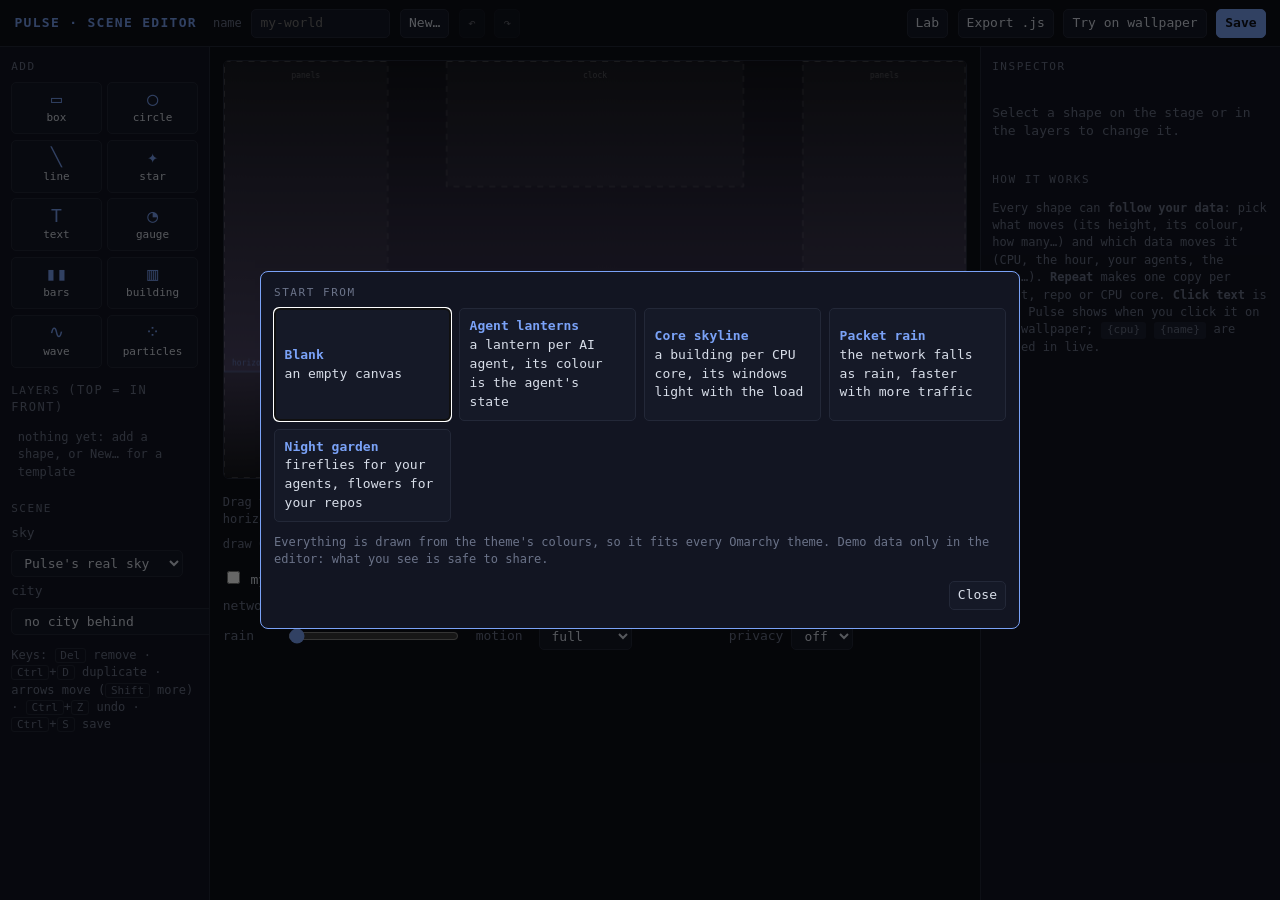
==== extras/pulse/web/editor.html @ ff37481e "Pulse 1.6: the scene editor, every AI agent of Omarchy, Omarchy in the city The scene editor (omarch" ====
<!doctype html>
<html lang="en">
<head>
<meta charset="utf-8">
<meta name="viewport" content="width=device-width, initial-scale=1">
<title>Pulse scene editor</title>
<!-- Omarchy Pulse 1.6: the scene editor. Draw a world with the mouse, make it move with your data, save it as a scene.
     (c) 2026 Marco Porro (x.com/MarcoPorro), MIT. -->
<style>
:root { --bg: #0d0f17; --panel: #121522; --fg: #d8dee9; --dim: #6b7389; --line: #232838; --ac: #7aa2f7; --ac2: #bb9af7; --ok: #9ece6a; --warn: #e0af68; --crit: #f7768e; }
* { box-sizing: border-box; }
html, body { height: 100%; }
body { margin: 0; background: var(--bg); color: var(--fg); font: 13px/1.45 ui-monospace, "JetBrainsMono Nerd Font", "CaskaydiaMono Nerd Font", monospace; display: flex; flex-direction: column; }
header { display: flex; gap: .6rem; align-items: center; padding: .55rem .9rem; border-bottom: 1px solid var(--line); flex-wrap: wrap; }
header b { color: var(--ac); letter-spacing: .1em; margin-right: .4rem; }
select, button, input, textarea { font: inherit; color: var(--fg); background: #151927; border: 1px solid var(--line); border-radius: 5px; padding: .25rem .5rem; }
input[type=range] { padding: 0; accent-color: var(--ac); }
input[type=color] { padding: 0; width: 2.2rem; height: 1.7rem; }
button { cursor: pointer; } button:hover { border-color: var(--ac); }
button.primary { background: var(--ac); color: var(--bg); border-color: var(--ac); font-weight: 700; }
button:disabled { opacity: .4; cursor: default; }
.grow { flex: 1; }
main { flex: 1; display: grid; grid-template-columns: 210px 1fr 300px; min-height: 0; }
aside { background: var(--panel); border-right: 1px solid var(--line); overflow: auto; padding: .7rem; }
aside.right { border-right: 0; border-left: 1px solid var(--line); }
h3 { margin: .9rem 0 .45rem; font-size: 11px; color: var(--dim); text-transform: uppercase; letter-spacing: .14em; font-weight: normal; }
h3:first-child { margin-top: 0; }
.tools { display: grid; grid-template-columns: 1fr 1fr; gap: .35rem; }
.tools button { display: flex; flex-direction: column; align-items: center; gap: .15rem; padding: .45rem .2rem; font-size: 11px; }
.tools button span { font-size: 18px; line-height: 1; color: var(--ac); }
#layers { list-style: none; margin: 0; padding: 0; }
#layers li { display: flex; align-items: center; gap: .3rem; padding: .25rem .35rem; border-radius: 4px; cursor: pointer; border: 1px solid transparent; }
#layers li:hover { border-color: var(--line); }
#layers li.sel { background: rgba(122,162,247,.16); border-color: var(--ac); }
#layers li .nm { flex: 1; overflow: hidden; text-overflow: ellipsis; white-space: nowrap; }
#layers li .sw { width: .8rem; height: .8rem; border-radius: 2px; flex: none; }
#layers li .live { color: var(--ok); font-size: 10px; }
#layers li button { padding: 0 .3rem; font-size: 11px; }
.center { display: flex; flex-direction: column; min-width: 0; min-height: 0; padding: .8rem; gap: .6rem; }
#stage { position: relative; width: 100%; aspect-ratio: 16 / 9; max-height: calc(100vh - 230px); margin: 0 auto; border-radius: 6px; overflow: hidden; border: 1px solid var(--line); background: #000; touch-action: none; }
#stage canvas { position: absolute; inset: 0; width: 100%; height: 100%; }
#overlay { cursor: default; }
.hint { color: var(--dim); font-size: 12px; }
#status { min-height: 1.4em; color: var(--ac); max-width: 42vw; overflow: hidden; text-overflow: ellipsis; white-space: nowrap; }
#status.err { color: var(--crit); }
.row { display: flex; gap: .45rem; align-items: center; margin: .32rem 0; flex-wrap: wrap; }
.row > label { min-width: 6.5ch; color: var(--dim); }
.row input[type=number] { width: 5.2rem; }
.row input[type=text], .row textarea { flex: 1; min-width: 0; }
.row .v { min-width: 4ch; color: var(--dim); text-align: right; }
.bind { border: 1px solid var(--line); border-radius: 5px; padding: .35rem .45rem; margin: .35rem 0; }
.bind .row { margin: .2rem 0; }
.bind select { max-width: 100%; }
.empty { color: var(--dim); padding: 1rem 0; }
.demo { display: grid; grid-template-columns: repeat(auto-fill, minmax(190px, 1fr)); gap: .35rem .9rem; align-items: center; }
.demo span { display: flex; align-items: center; gap: .5rem; }
.demo span label { min-width: 7ch; color: var(--dim); }
.demo span input[type=range] { flex: 1; min-width: 0; }
.demo .lv label { color: var(--fg); }
.bind .row select[data-b="prop"] { flex: 1; }
.bind .row input[type=number] { width: 4.6rem; }
.chip { display: inline-block; padding: .05rem .4rem; border-radius: 3px; background: #1d2233; color: var(--dim); font-size: 11px; }
#templates { display: grid; grid-template-columns: repeat(auto-fill, minmax(150px, 1fr)); gap: .5rem; }
#templates button { text-align: left; padding: .5rem .6rem; }
#templates button b { display: block; color: var(--ac); }
dialog { background: var(--panel); color: var(--fg); border: 1px solid var(--ac); border-radius: 8px; max-width: 760px; }
dialog::backdrop { background: rgba(0,0,0,.6); }
kbd { border: 1px solid var(--line); border-radius: 3px; padding: 0 .3rem; font-size: 11px; }
@media (max-width: 1100px) { main { grid-template-columns: 170px 1fr 260px; } }
</style>
</head>
<body>
<header>
  <b>PULSE · SCENE EDITOR</b>
  <label class="hint" for="name">name</label><input id="name" size="14" spellcheck="false" placeholder="my-world">
  <button id="new">New…</button>
  <button id="undo" title="Ctrl+Z">↶</button><button id="redo" title="Ctrl+Y">↷</button>
  <span class="grow"></span>
  <span id="status"></span>
  <button id="lab" title="open the saved scene in the scene lab">Lab</button>
  <button id="export" title="download the scene file">Export .js</button>
  <button id="try" title="show it on your wallpaper now (until Pulse restarts)">Try on wallpaper</button>
  <button id="save" class="primary" title="Ctrl+S">Save</button>
</header>
<main>
  <aside>
    <h3>add</h3>
    <div class="tools" id="tools"></div>
    <h3>layers <span class="hint">(top = in front)</span></h3>
    <ul id="layers"></ul>
    <h3>scene</h3>
    <div class="row"><label>sky</label><select id="sky"><option value="none">Pulse's real sky</option><option value="accent">its own, accent</option><option value="accent2">its own, accent 2</option><option value="ok">its own, green</option><option value="crit">its own, red</option></select></div>
    <div class="row"><label>city</label><select id="city"><option value="0">no city behind</option><option value="1">Pulse's far city behind</option></select></div>
    <p class="hint">Keys: <kbd>Del</kbd> remove · <kbd>Ctrl</kbd>+<kbd>D</kbd> duplicate · arrows move (<kbd>Shift</kbd> more) · <kbd>Ctrl</kbd>+<kbd>Z</kbd> undo · <kbd>Ctrl</kbd>+<kbd>S</kbd> save</p>
  </aside>
  <section class="center">
    <div id="stage"><canvas id="sky-c"></canvas><canvas id="scene-c"></canvas><canvas id="overlay"></canvas></div>
    <div class="row" style="justify-content:space-between">
      <span class="hint">Drag to move · drag a corner to resize · the dashed zones are under Pulse's panels · the line is the horizon</span>
      <span class="hint" id="perf"></span>
    </div>
    <div class="demo">
      <span class="lv"><label><input type="checkbox" id="live"> my live data</label></span>
      <span><label for="d-cpu">CPU</label><input type="range" id="d-cpu" min="0" max="100" value="45"></span>
      <span><label for="d-ram">RAM</label><input type="range" id="d-ram" min="0" max="100" value="55"></span>
      <span><label for="d-net">network</label><input type="range" id="d-net" min="0" max="10" step=".1" value="2"></span>
      <span><label for="d-hour">hour</label><input type="range" id="d-hour" min="0" max="23.9" step=".1" value="21"></span>
      <span><label for="d-agents">agents</label><input type="range" id="d-agents" min="0" max="8" value="3"></span>
      <span><label for="d-rain">rain</label><input type="range" id="d-rain" min="0" max="5" step=".1" value="0"></span>
      <span><label for="d-motion">motion</label><select id="d-motion"><option>full</option><option>reduced</option></select></span>
      <span><label for="d-priv">privacy</label><select id="d-priv"><option value="0">off</option><option value="1">on</option></select></span>
    </div>
    <div id="clicked" class="hint"></div>
  </section>
  <aside class="right" id="inspector"></aside>
</main>
<dialog id="dlg">
  <h3>start from</h3>
  <div id="templates"></div>
  <p class="hint">Everything is drawn from the theme's colours, so it fits every Omarchy theme. Demo data only in the editor: what you see is safe to share.</p>
  <div class="row" style="justify-content:flex-end"><button id="dlgClose">Close</button></div>
</dialog>
<script src="scene-design.js"></script>
<script>
(function () {
  "use strict";
  var Q = new URLSearchParams(location.search), TOKEN = Q.get("token") || "", $ = function (s) { return document.querySelector(s); };
  var api = function (p, opt) { return fetch(p + (p.indexOf("?") < 0 ? "?" : "&") + "token=" + encodeURIComponent(TOKEN), opt).then(function (r) { return r.json().then(function (j) { if (!r.ok) throw new Error(j.error || r.status); return j; }); }); };
  var PD = window.PulseDesign, SOURCES = PD.SOURCES, PROPS = PD.PROPS;
  var design = { v: 1, sky: "none", city: false, shapes: [] }, sel = null, live = null, theme = PD.THEME, dirty = false;
  var hist = [], fut = [], mem = { hits: [] }, t0 = performance.now();
  var NAME_RE = /^[a-z0-9][a-z0-9-]{0,31}$/;

  // ---------------------------------------------------------------- the shapes you can add
  var TOOLS = [
    ["rect", "▭", "box", { w: 0.12, h: 0.08, round: 0.2 }],
    ["ellipse", "◯", "circle", { w: 0.08, h: 0.142 }],
    ["line", "╲", "line", { w: 0.16, h: 0.0, fill: false, line: 3 }],
    ["star", "✦", "star", { w: 0.06, h: 0.107, points: 5, inner: 0.45 }],
    ["text", "T", "text", { w: 0.2, h: 0.05, text: "{cpu}% CPU", size: 0.04 }],
    ["ring", "◔", "gauge", { w: 0.09, h: 0.16, thick: 0.18, bind: [{ prop: "level", src: "cpu", from: 0, to: 1 }] }],
    ["bars", "▮▮", "bars", { w: 0.22, h: 0.12, series: "cores" }],
    ["tower", "▥", "building", { w: 0.05, h: 0.25, bind: [{ prop: "level", src: "ram", from: 0, to: 1 }] }],
    ["wave", "∿", "wave", { w: 0.5, h: 0.1, fill: false, line: 3, freq: 3, bind: [{ prop: "amp", src: "net", from: 0.1, to: 1 }] }],
    ["particles", "⁘", "particles", { w: 0.4, h: 0.4, dir: "down", count: 60, dot: 2.5 }]
  ];
  var uid = function () { return "s" + Math.random().toString(36).slice(2, 8); };
  function add(type, extra) {
    var t = TOOLS.filter(function (x) { return x[0] === type; })[0];
    var sh = Object.assign({ id: uid(), type: type, name: t[2], x: 0.5, y: 0.62, color: "accent", alpha: 1, glow: 0.3, anim: { kind: "none", speed: 1 }, bind: [], repeat: { by: "none" } },
                           JSON.parse(JSON.stringify(t[3])), extra || {});
    snapshot(); design.shapes.push(sh); select(sh.id); changed();
  }
  $("#tools").innerHTML = TOOLS.map(function (t) { return '<button data-t="' + t[0] + '"><span>' + t[1] + "</span>" + t[2] + "</button>"; }).join("");
  $("#tools").addEventListener("click", function (e) { var b = e.target.closest("button"); if (b) add(b.dataset.t); });

  // ---------------------------------------------------------------- templates: a world to start from
  var TEMPLATES = {
    blank: ["Blank", "an empty canvas", { sky: "none", shapes: [] }],
    lanterns: ["Agent lanterns", "a lantern per AI agent, its colour is the agent's state", { sky: "none", shapes: [
      { id: "l1", type: "line", name: "wire", x: 0.5, y: 0.66, w: 0.5, h: 0, fill: false, line: 2, color: "fg", alpha: 0.35, glow: 0, anim: { kind: "none", speed: 1 }, bind: [], repeat: { by: "none" } },
      { id: "l2", type: "ellipse", name: "lantern", x: 0.3, y: 0.7, w: 0.026, h: 0.06, color: "accent", alpha: 0.95, glow: 1, anim: { kind: "bob", speed: 1 }, bind: [], repeat: { by: "agents", spread: true, from: 0.3, to: 0.7, stateColors: true }, click: "{name} · {state}" },
      { id: "l3", type: "text", name: "count", x: 0.5, y: 0.8, w: 0.2, h: 0.04, text: "{working} working · {waiting} waiting", size: 0.022, color: "fg", alpha: 0.7, glow: 0, anim: { kind: "none", speed: 1 }, bind: [], repeat: { by: "none" } }] }],
    cores: ["Core skyline", "a building per CPU core, its windows light with the load", { sky: "none", shapes: [
      { id: "c1", type: "tower", name: "core", x: 0.32, y: 0.66, w: 0.022, h: 0.17, color: "accent", alpha: 1, glow: 0.2, anim: { kind: "none", speed: 1 }, bind: [{ prop: "level", src: "item", from: 0.05, to: 1 }, { prop: "heat", src: "item", from: 0, to: 1 }], color2: "crit", repeat: { by: "cores", spread: true, from: 0.3, to: 0.7 }, click: "{name}: {item}%" },
      { id: "c2", type: "wave", name: "network", x: 0.5, y: 0.78, w: 0.45, h: 0.05, fill: false, line: 2, freq: 4, color: "accent2", alpha: 0.9, glow: 0.6, anim: { kind: "none", speed: 1.5 }, bind: [{ prop: "amp", src: "net", from: 0.1, to: 1 }], repeat: { by: "none" } }] }],
    rain: ["Packet rain", "the network falls as rain, faster with more traffic", { sky: "accent", shapes: [
      { id: "r1", type: "particles", name: "packets", x: 0.5, y: 0.45, w: 0.5, h: 0.6, dir: "down", count: 80, dot: 2.5, color: "accent", alpha: 0.85, glow: 0.4, anim: { kind: "none", speed: 1 }, bind: [{ prop: "count", src: "net", from: 20, to: 260 }, { prop: "speed", src: "net", from: 0.5, to: 3 }], repeat: { by: "none" } },
      { id: "r2", type: "ring", name: "cpu gauge", x: 0.5, y: 0.55, w: 0.12, h: 0.21, thick: 0.14, color: "accent2", color2: "crit", alpha: 1, glow: 0.8, anim: { kind: "none", speed: 1 }, bind: [{ prop: "level", src: "cpu", from: 0, to: 1 }, { prop: "heat", src: "cpu", from: 0, to: 1 }], repeat: { by: "none" }, click: "CPU {cpu}% · RAM {ram}%" },
      { id: "r3", type: "text", name: "time", x: 0.5, y: 0.55, w: 0.1, h: 0.05, text: "{cpu}%", size: 0.035, bold: true, color: "fg", alpha: 0.95, glow: 0, anim: { kind: "none", speed: 1 }, bind: [], repeat: { by: "none" } }] }],
    garden: ["Night garden", "fireflies for your agents, flowers for your repos", { sky: "ok", shapes: [
      { id: "g1", type: "particles", name: "fireflies", x: 0.5, y: 0.6, w: 0.5, h: 0.25, dir: "fireflies", count: 12, dot: 3, color: "warn", alpha: 1, glow: 1, anim: { kind: "none", speed: 1 }, bind: [{ prop: "count", src: "working", from: 3, to: 60 }], repeat: { by: "none" } },
      { id: "g2", type: "star", name: "flower", x: 0.35, y: 0.82, w: 0.03, h: 0.053, points: 6, inner: 0.4, color: "accent2", alpha: 0.95, glow: 0.5, anim: { kind: "sway", speed: 0.6 }, bind: [{ prop: "w", src: "item", from: 0.015, to: 0.05 }, { prop: "h", src: "item", from: 0.027, to: 0.09 }], repeat: { by: "repos", spread: true, from: 0.35, to: 0.65, stateColors: true }, click: "{name} · {state}" },
      { id: "g3", type: "rect", name: "ground", x: 0.5, y: 0.9, w: 0.5, h: 0.06, round: 1, color: "ok", alpha: 0.25, glow: 0, anim: { kind: "none", speed: 1 }, bind: [], repeat: { by: "none" } }] }]
  };
  $("#templates").innerHTML = Object.keys(TEMPLATES).map(function (k) { return '<button data-k="' + k + '"><b>' + TEMPLATES[k][0] + "</b>" + TEMPLATES[k][1] + "</button>"; }).join("");
  $("#templates").addEventListener("click", function (e) {
    var b = e.target.closest("button"); if (!b) return;
    snapshot(); var d = JSON.parse(JSON.stringify(TEMPLATES[b.dataset.k][2]));
    design = { v: 1, sky: d.sky || "none", city: false, shapes: d.shapes.map(function (s) { s.id = uid(); return s; }) };
    sel = null; $("#dlg").close(); changed(); syncScene();
  });
  $("#new").onclick = function () { $("#dlg").showModal(); };
  $("#dlgClose").onclick = function () { $("#dlg").close(); };

  // ---------------------------------------------------------------- undo, redo, changes
  function snapshot() { hist.push(JSON.stringify(design)); if (hist.length > 100) hist.shift(); fut = []; }
  function undo() { if (!hist.length) return; fut.push(JSON.stringify(design)); design = JSON.parse(hist.pop()); changed(); syncScene(); }
  function redo() { if (!fut.length) return; hist.push(JSON.stringify(design)); design = JSON.parse(fut.pop()); changed(); syncScene(); }
  $("#undo").onclick = undo; $("#redo").onclick = redo;
  function changed() {
    dirty = true; layers(); inspector();
    $("#undo").disabled = !hist.length; $("#redo").disabled = !fut.length;
    try { localStorage.setItem("pulse-editor:" + ($("#name").value || "_"), JSON.stringify(design)); } catch (e) {}
  }
  function syncScene() { $("#sky").value = design.sky || "none"; $("#city").value = design.city ? "1" : "0"; }
  $("#sky").onchange = function () { snapshot(); design.sky = this.value; changed(); };
  $("#city").onchange = function () { snapshot(); design.city = this.value === "1"; changed(); };
  function cur() { return design.shapes.filter(function (s) { return s.id === sel; })[0] || null; }
  function select(id) { sel = id; layers(); inspector(); }

  // ---------------------------------------------------------------- layers
  function esc(s) { return String(s == null ? "" : s).replace(/[&<>"]/g, function (c) { return { "&": "&amp;", "<": "&lt;", ">": "&gt;", '"': "&quot;" }[c]; }); }
  function colHex(c) { var v = PD.hex(c && c.charAt(0) === "#" ? c : (theme[c] || PD.THEME[c])); return "rgb(" + v.join(",") + ")"; }
  function layers() {
    var ul = $("#layers"), list = design.shapes.slice().reverse();
    ul.innerHTML = list.length ? list.map(function (s) {
      return '<li data-id="' + s.id + '" class="' + (s.id === sel ? "sel" : "") + '"><span class="sw" style="background:' + colHex(s.color) + '"></span><span class="nm">' + esc(s.name || s.type) + "</span>" +
        ((s.bind || []).length || (s.repeat || {}).by !== "none" ? '<span class="live" title="moves with your data">●</span>' : "") +
        '<button data-a="up" title="forward">↑</button><button data-a="down" title="backward">↓</button><button data-a="eye" title="show / hide">' + (s.hidden ? "◌" : "◉") + "</button></li>";
    }).join("") : '<li class="hint">nothing yet: add a shape, or New… for a template</li>';
  }
  $("#layers").addEventListener("click", function (e) {
    var li = e.target.closest("li[data-id]"); if (!li) return;
    var id = li.dataset.id, i = design.shapes.findIndex(function (s) { return s.id === id; }), a = e.target.dataset && e.target.dataset.a;
    if (a === "up" && i < design.shapes.length - 1) { snapshot(); design.shapes.splice(i + 1, 0, design.shapes.splice(i, 1)[0]); changed(); return; }
    if (a === "down" && i > 0) { snapshot(); design.shapes.splice(i - 1, 0, design.shapes.splice(i, 1)[0]); changed(); return; }
    if (a === "eye") { snapshot(); design.shapes[i].hidden = !design.shapes[i].hidden; changed(); return; }
    select(id);
  });

  // ---------------------------------------------------------------- the inspector: everything about the selected shape
  var COLORS = [["accent", "accent"], ["accent2", "accent 2"], ["ok", "green (ok)"], ["warn", "amber (warn)"], ["crit", "red (crit)"], ["fg", "text"], ["dim", "dim"], ["bg", "background"]];
  var ANIMS = [["none", "still"], ["pulse", "pulse"], ["bob", "float up and down"], ["sway", "sway"], ["spin", "spin"], ["blink", "blink"], ["breathe", "breathe"], ["drift", "drift across"]];
  function opts(list, v) { return list.map(function (o) { return '<option value="' + o[0] + '"' + (o[0] === v ? " selected" : "") + ">" + esc(o[1]) + "</option>"; }).join(""); }
  function colorField(key, v, allowNone) {
    var custom = v && v.charAt(0) === "#";
    return '<select data-k="' + key + '" data-color="1">' + (allowNone ? '<option value="">—</option>' : "") + opts(COLORS, custom ? "" : v) +
      '<option value="#"' + (custom ? " selected" : "") + ">custom…</option></select>" +
      (custom ? '<input type="color" data-k="' + key + '" value="' + esc(v) + '">' : "");
  }
  function rng(key, v, min, max, step, label) {
    return '<div class="row"><label>' + label + '</label><input type="range" data-k="' + key + '" min="' + min + '" max="' + max + '" step="' + step + '" value="' + v + '"><span class="v">' + (+v).toFixed(step < 1 ? 2 : 0) + "</span></div>";
  }
  function inspector() {
    var box = $("#inspector"), s = cur();
    if (!s) {
      box.innerHTML = '<h3>inspector</h3><p class="empty">Select a shape on the stage or in the layers to change it.</p>' +
        '<h3>how it works</h3><p class="hint">Every shape can <b>follow your data</b>: pick what moves (its height, its colour, how many…) and which data moves it (CPU, the hour, your agents, the rain…). ' +
        '<b>Repeat</b> makes one copy per agent, repo or CPU core. <b>Click text</b> is what Pulse shows when you click it on the wallpaper; <span class="chip">{cpu}</span> <span class="chip">{name}</span> are filled in live.</p>';
      return;
    }
    var srcOpts = Object.keys(SOURCES).map(function (k) { return [k, SOURCES[k].label]; });
    var propOpts = Object.keys(PROPS).map(function (k) { return [k, PROPS[k]]; });
    var h = "<h3>" + esc(s.type) + '</h3><div class="row"><label>name</label><input type="text" data-k="name" value="' + esc(s.name) + '"></div>';
    if (s.type === "text") h += '<div class="row"><label>text</label><input type="text" data-k="text" value="' + esc(s.text) + '"></div>' + rng("size", s.size || 0.04, 0.01, 0.15, 0.002, "size") +
      '<div class="row"><label>bold</label><input type="checkbox" data-k="bold"' + (s.bold ? " checked" : "") + "></div>";
    h += "<h3>place</h3>" + rng("x", s.x, -0.1, 1.1, 0.001, "x") + rng("y", s.y, -0.1, 1.1, 0.001, "y") + rng("w", s.w, 0, 1, 0.001, "width") + rng("h", s.h, 0, 1, 0.001, "height") + rng("rot", s.rot || 0, -180, 180, 1, "rotate");
    if (s.type === "rect") h += rng("round", s.round || 0, 0, 1, 0.01, "round");
    if (s.type === "star") h += rng("points", s.points || 5, 3, 12, 1, "points") + rng("inner", s.inner || 0.45, 0.1, 0.95, 0.01, "inner");
    if (s.type === "ring") h += rng("thick", s.thick || 0.18, 0.04, 0.6, 0.01, "thick") + rng("level", s.level == null ? 0.6 : s.level, 0, 1, 0.01, "level");
    if (s.type === "tower") h += rng("level", s.level == null ? 0.6 : s.level, 0, 1, 0.01, "windows");
    if (s.type === "bars") h += '<div class="row"><label>bars</label><select data-k="series">' + opts([["cores", "one per CPU core"], ["agents", "one per agent"], ["repos", "one per repo"], ["level", "one: the level"]], s.series || "cores") + "</select></div>";
    if (s.type === "wave") h += rng("freq", s.freq || 3, 0.5, 12, 0.5, "waves") + rng("amp", s.amp == null ? 0.3 : s.amp, 0, 1, 0.01, "height");
    if (s.type === "particles") h += '<div class="row"><label>go</label><select data-k="dir">' + opts([["down", "fall"], ["up", "rise"], ["right", "to the right"], ["left", "to the left"], ["fireflies", "float (fireflies)"]], s.dir || "down") + "</select></div>" +
      rng("count", s.count || 40, 0, 400, 1, "how many") + rng("dot", s.dot || 2.5, 1, 10, 0.5, "dot size");
    h += "<h3>look</h3>" + '<div class="row"><label>colour</label>' + colorField("color", s.color || "accent") + "</div>" +
      '<div class="row"><label>2nd</label>' + colorField("color2", s.color2 || "", true) + '<span class="hint">for “colour → second colour”</span></div>' +
      rng("alpha", s.alpha == null ? 1 : s.alpha, 0, 1, 0.01, "opacity") + rng("glow", s.glow || 0, 0, 2, 0.05, "glow");
    if (["rect", "ellipse", "star"].indexOf(s.type) >= 0) h += '<div class="row"><label>style</label><select data-k="fill">' + opts([["1", "filled"], ["0", "outline"]], s.fill === false ? "0" : "1") + "</select></div>";
    if (s.fill === false || s.type === "line" || s.type === "wave") h += rng("line", s.line || 2, 1, 20, 0.5, "line");
    h += "<h3>motion</h3>" + '<div class="row"><label>move</label><select data-k="anim.kind">' + opts(ANIMS, (s.anim || {}).kind || "none") + "</select></div>" + rng("anim.speed", (s.anim || {}).speed || 1, 0.1, 4, 0.1, "speed") +
      '<p class="hint">With motion = reduced Pulse keeps every shape still, by itself.</p>';
    h += '<h3>follows your data</h3><div id="binds">' + (s.bind || []).map(function (b, i) {
      return '<div class="bind" data-i="' + i + '"><div class="row"><select data-b="prop">' + opts(propOpts, b.prop) + '</select><button data-b="del" title="remove">×</button></div>' +
        '<div class="row"><label>with</label><select data-b="src">' + opts(srcOpts, b.src) + "</select></div>" +
        '<div class="row"><label>from</label><input type="number" step="any" data-b="from" value="' + b.from + '"><label>to</label><input type="number" step="any" data-b="to" value="' + b.to + '"></div></div>';
    }).join("") + '</div><button id="addBind">+ follow data</button>' +
      '<p class="hint">The data goes from its low to its high (CPU 0 → 100%, the hour 0 → 24): the property goes from “from” to “to”.</p>';
    var r = s.repeat || { by: "none" };
    h += '<h3>repeat</h3><div class="row"><label>one per</label><select data-k="repeat.by">' + opts([["none", "— just one"], ["agents", "AI agent"], ["repos", "Git repo"], ["cores", "CPU core"], ["count", "a fixed number"]], r.by) + "</select></div>";
    if (r.by && r.by !== "none") {
      if (r.by === "count") h += rng("repeat.n", r.n || 3, 1, 64, 1, "how many");
      h += '<div class="row"><label>layout</label><select data-k="repeat.spread">' + opts([["1", "spread across"], ["0", "a step each"]], r.spread ? "1" : "0") + "</select></div>";
      h += r.spread ? rng("repeat.from", r.from == null ? 0.3 : r.from, 0, 1, 0.01, "from x") + rng("repeat.to", r.to == null ? 0.7 : r.to, 0, 1, 0.01, "to x")
                    : rng("repeat.dx", r.dx == null ? 0.05 : r.dx, -0.3, 0.3, 0.001, "step x") + rng("repeat.dy", r.dy || 0, -0.3, 0.3, 0.001, "step y");
      if (r.by !== "count") h += '<div class="row"><label>colours</label><select data-k="repeat.stateColors">' + opts([["1", "by state (working, waiting, failed…)"], ["0", "the shape's colour"]], r.stateColors ? "1" : "0") + "</select></div>";
      h += '<p class="hint">“each copy\'s own value” in “follows your data” is that agent, repo or core.</p>';
    }
    h += '<h3>click</h3><div class="row"><input type="text" data-k="click" placeholder="e.g. {name} · {state}" value="' + esc(s.click || "") + '"></div>' +
      '<p class="hint"><span class="chip">{cpu}</span> <span class="chip">{ram}</span> <span class="chip">{net}</span> <span class="chip">{time}</span> <span class="chip">{outside}</span> <span class="chip">{agents}</span> <span class="chip">{working}</span> <span class="chip">{commits}</span> <span class="chip">{name}</span> <span class="chip">{state}</span> <span class="chip">{item}</span></p>' +
      '<div class="row"><button id="dup">Duplicate</button><button id="del">Delete</button></div>';
    box.innerHTML = h;
  }
  function setPath(o, k, v) { var p = k.split("."); for (var i = 0; i < p.length - 1; i++) o = o[p[i]] || (o[p[i]] = {}); o[p[p.length - 1]] = v; }
  var editSnap = false;
  $("#inspector").addEventListener("input", function (e) {
    var s = cur(), el = e.target; if (!s) return;
    if (!editSnap) { snapshot(); editSnap = true; }
    if (el.dataset.b) {
      var bi = +el.closest(".bind").dataset.i, b = s.bind[bi];
      b[el.dataset.b] = el.type === "number" ? +el.value : el.value;
      if (el.dataset.b === "prop" || el.dataset.b === "src") { var dflt = defaults(b.prop, s); b.from = dflt[0]; b.to = dflt[1]; inspector(); }
      changed2(); return;
    }
    var k = el.dataset.k; if (!k) return;
    var v = el.type === "checkbox" ? el.checked : el.type === "range" ? +el.value : el.value;
    if (el.dataset.color && v === "#") { v = "#ff8800"; setPath(s, k, v); inspector(); changed2(); return; }
    if (k === "fill") v = v === "1";
    if (k === "repeat.spread" || k === "repeat.stateColors") v = v === "1";
    setPath(s, k, v);
    if (el.type === "range") { var sp = el.parentNode.querySelector(".v"); if (sp) sp.textContent = (+v).toFixed(+el.step < 1 ? 2 : 0); }
    if (el.tagName === "SELECT") inspector();
    changed2();
  });
  $("#inspector").addEventListener("change", function () { editSnap = false; });
  function changed2() { dirty = true; layers(); try { localStorage.setItem("pulse-editor:" + ($("#name").value || "_"), JSON.stringify(design)); } catch (e) {} $("#undo").disabled = !hist.length; }
  function defaults(prop, s) {   // a sensible range for what moves
    var r3 = function (v) { return Math.round(v * 1000) / 1000; };
    return ({ x: [s.x - 0.1, s.x + 0.1], y: [s.y + 0.05, s.y - 0.05], w: [s.w * 0.5, s.w * 1.5], h: [s.h * 0.3, s.h * 1.5], alpha: [0.2, 1], rot: [0, 180],
              glow: [0, 1.5], heat: [0, 1], speed: [0.3, 3], level: [0, 1], count: [5, 200], amp: [0.1, 1] }[prop] || [0, 1]).map(r3);
  }
  $("#inspector").addEventListener("click", function (e) {
    var s = cur(); if (!s) return;
    if (e.target.id === "addBind") { snapshot(); s.bind = s.bind || []; var p = s.type === "ring" || s.type === "tower" ? "level" : "h"; var d = defaults(p, s); s.bind.push({ prop: p, src: "cpu", from: d[0], to: d[1] }); changed(); }
    else if (e.target.dataset.b === "del") { snapshot(); s.bind.splice(+e.target.closest(".bind").dataset.i, 1); changed(); }
    else if (e.target.id === "dup") duplicate();
    else if (e.target.id === "del") remove();
  });
  function duplicate() { var s = cur(); if (!s) return; snapshot(); var c = JSON.parse(JSON.stringify(s)); c.id = uid(); c.x += 0.02; c.y += 0.02; c.name = (s.name || s.type) + " copy"; design.shapes.push(c); select(c.id); changed(); }
  function remove() { var s = cur(); if (!s) return; snapshot(); design.shapes = design.shapes.filter(function (x) { return x !== s; }); sel = null; changed(); }

  // ---------------------------------------------------------------- the data the preview runs on
  var agentNames = ["claude", "codex", "grok", "opencode", "aider", "hermes", "gemini", "qwen"], agentStates = ["working", "waiting", "working", "done", "failed", "working", "idle", "working"];
  function demoState() {
    var v = function (id) { return +$("#d-" + id).value; }, now = Date.now() / 1000, priv = $("#d-priv").value === "1", hr = v("hour"), cpu = v("cpu");
    var cores = []; for (var i = 0; i < 12; i++) cores.push(Math.max(0, Math.min(100, cpu + Math.sin(now * 0.7 + i * 1.9) * 18)));
    var ag = []; for (i = 0; i < v("agents"); i++) ag.push({ name: priv ? "" : agentNames[i], state: agentStates[i], since: now - 300 * (i + 1), text: "" });
    return { t: now, demo: true, privacy: priv,
      time: { hour: Math.floor(hr), minute: Math.floor((hr % 1) * 60), second: Math.floor(now % 60), weekday: 1, day: 9, month: 11, year: 2026 },
      sys: { cpu: cpu, cores: cores, ram: v("ram"), gpu: 20, temp: 40 + cpu / 2, disk: 61, rx: v("net") * 0.8e6, tx: v("net") * 0.2e6, load: ["1.2"] },
      agents: ag,
      git: [{ name: priv ? "" : "omarchy-pulse-theme", week: 23, ci: "ok" }, { name: priv ? "" : "dotfiles", week: 6, ci: "run" }, { name: priv ? "" : "homelab", week: 2, ci: "fail" }],
      weather: { code: v("rain") > 0 ? 61 : 0, temp: 9, day: hr >= 7 && hr < 17 ? 1 : 0, wind: 12, cloud: v("rain") > 0 ? 90 : 10, rain: v("rain") },
      focus: null, away: false, meeting: false, theme: theme,
      ui: { quality: "full", motion: $("#d-motion").value, fps: 30 }, events: [], layout: { horizon: 0.745 } };
  }
  $("#live").onchange = function () { if (!this.checked) live = null; else pull(); };
  function pull() { if (!$("#live").checked) return; api("/api/scene-state").then(function (s) { live = s; theme = s.theme && s.theme.accent ? s.theme : theme; }).catch(function () {}); setTimeout(pull, 1000); }

  // ---------------------------------------------------------------- the stage: Pulse's sky, the scene, your selection
  var skyC = $("#sky-c"), scC = $("#scene-c"), ov = $("#overlay"), g = scC.getContext("2d"), o = ov.getContext("2d"), W = 0, H = 0;
  function resize() {
    var r = $("#stage").getBoundingClientRect(), d = Math.min(2, devicePixelRatio || 1);
    W = Math.round(r.width * d); H = Math.round(r.height * d);
    [skyC, scC, ov].forEach(function (c) { c.width = W; c.height = H; });
    sky();
  }
  function sky() {   // a sky like Pulse's, the horizon and the zones the panels cover
    var c = skyC.getContext("2d"), bg = PD.hex(theme.bg), a2 = PD.hex(theme.accent2), hz = H * 0.745;
    var m = function (a, b, k) { return "rgb(" + [0, 1, 2].map(function (i) { return Math.round(a[i] + (b[i] - a[i]) * k); }).join(",") + ")"; };
    var s = c.createLinearGradient(0, 0, 0, hz); s.addColorStop(0, m(bg, [0, 0, 0], 0.35)); s.addColorStop(1, m(bg, a2, 0.28));
    c.fillStyle = s; c.fillRect(0, 0, W, hz);
    var f = c.createLinearGradient(0, hz, 0, H); f.addColorStop(0, m(bg, a2, 0.2)); f.addColorStop(1, m(bg, [0, 0, 0], 0.5));
    c.fillStyle = f; c.fillRect(0, hz, W, H - hz);
  }
  function guides() {
    var hz = H * 0.745;
    o.save(); o.setLineDash([6, 6]); o.strokeStyle = "rgba(255,255,255,.18)"; o.lineWidth = 1;
    o.fillStyle = "rgba(255,255,255,.035)"; o.fillRect(0, 0, W * 0.22, H); o.fillRect(W * 0.78, 0, W * 0.22, H); o.fillRect(W * 0.3, 0, W * 0.4, H * 0.3);
    o.strokeRect(0.5, 0.5, W * 0.22, H - 1); o.strokeRect(W * 0.78, 0.5, W * 0.22 - 1, H - 1); o.strokeRect(W * 0.3, 0.5, W * 0.4, H * 0.3);
    o.fillStyle = "rgba(255,255,255,.28)"; o.font = Math.round(H * 0.018) + "px ui-monospace, monospace"; o.textAlign = "center";
    o.fillText("panels", W * 0.11, H * 0.04); o.fillText("panels", W * 0.89, H * 0.04); o.fillText("clock", W * 0.5, H * 0.04);
    o.setLineDash([]); o.strokeStyle = "rgba(122,162,247,.45)"; o.beginPath(); o.moveTo(0, hz); o.lineTo(W, hz); o.stroke();
    o.fillStyle = "rgba(122,162,247,.6)"; o.textAlign = "left"; o.fillText("horizon", 8, hz - 6);
    o.restore();
  }
  function bounds(s) { return { x: s.x * W - s.w * W / 2, y: s.y * H - s.h * H / 2, w: s.w * W, h: s.h * H }; }
  function overlay() {
    o.clearRect(0, 0, W, H); guides();
    var s = cur(); if (!s) return;
    var b = bounds(s), pad = 4;
    o.save(); o.strokeStyle = "#7aa2f7"; o.lineWidth = 1.5; o.setLineDash([5, 4]);
    o.strokeRect(b.x - pad, b.y - pad, b.w + pad * 2, b.h + pad * 2); o.setLineDash([]);
    handles(b).forEach(function (h) { o.fillStyle = "#0d0f17"; o.fillRect(h[0] - 5, h[1] - 5, 10, 10); o.strokeRect(h[0] - 5, h[1] - 5, 10, 10); });
    if ((s.repeat || {}).by && s.repeat.by !== "none") { o.fillStyle = "#7aa2f7"; o.font = "12px ui-monospace, monospace"; o.fillText("× one per " + ({ agents: "agent", repos: "repo", cores: "core", count: "copy" }[s.repeat.by]), b.x, b.y - 10); }
    o.restore();
  }
  function handles(b) { var p = 4; return [[b.x - p, b.y - p, "nw"], [b.x + b.w + p, b.y - p, "ne"], [b.x - p, b.y + b.h + p, "sw"], [b.x + b.w + p, b.y + b.h + p, "se"]]; }
  var costs = [], lastPerf = 0;
  function frame(now) {
    requestAnimationFrame(frame);
    var st = live || demoState(), a = performance.now();
    g.setTransform(1, 0, 0, 1, 0, 0); g.clearRect(0, 0, W, H);
    try { PD.draw(g, (now - t0) / 1000, st, { w: W, h: H, horizon: H * 0.745 }, design, mem); $("#status").classList.remove("err"); }
    catch (e) { $("#status").textContent = "error: " + e.message; $("#status").classList.add("err"); }
    costs.push(performance.now() - a); if (costs.length > 60) costs.shift();
    if (now - lastPerf > 1000) { lastPerf = now; var avg = costs.reduce(function (x, y) { return x + y; }, 0) / costs.length;
      $("#perf").innerHTML = "draw " + avg.toFixed(1) + " ms · " + W + "×" + H + " · " + (avg <= 8 ? '<span style="color:var(--ok)">✓ light enough</span>' : avg <= 16 ? '<span style="color:var(--warn)">! a bit heavy</span>' : '<span style="color:var(--crit)">✗ too heavy for a wallpaper</span>'); }
    overlay();
  }

  // ---------------------------------------------------------------- mouse: select, move, resize; a click shows the click text
  var drag = null;
  function pos(e) { var r = ov.getBoundingClientRect(); return [(e.clientX - r.left) / r.width * W, (e.clientY - r.top) / r.height * H]; }
  function hit(p) {
    for (var i = design.shapes.length - 1; i >= 0; i--) {
      var s = design.shapes[i]; if (s.hidden) continue;
      var b = bounds(s), m = 6;
      if (p[0] >= b.x - m && p[0] <= b.x + b.w + m && p[1] >= b.y - m && p[1] <= b.y + b.h + m) return s;
    }
    return null;
  }
  ov.addEventListener("pointerdown", function (e) {
    var p = pos(e), s = cur();
    if (s) { var hd = handles(bounds(s)).filter(function (h) { return Math.abs(h[0] - p[0]) < 9 && Math.abs(h[1] - p[1]) < 9; })[0];
      if (hd) { snapshot(); drag = { s: s, mode: hd[2], p: p, o: { x: s.x, y: s.y, w: s.w, h: s.h } }; ov.setPointerCapture(e.pointerId); return; } }
    var t = hit(p);
    var said = PD.click(mem, p[0], p[1]); $("#clicked").textContent = said ? "click → " + said : "";
    if (!t) { select(null); return; }
    if (t.id !== sel) select(t.id);
    snapshot(); drag = { s: t, mode: "move", p: p, o: { x: t.x, y: t.y, w: t.w, h: t.h }, moved: false };
    ov.setPointerCapture(e.pointerId);
  });
  ov.addEventListener("pointermove", function (e) {
    var p = pos(e);
    if (!drag) { var s = cur(), hd = s && handles(bounds(s)).filter(function (h) { return Math.abs(h[0] - p[0]) < 9 && Math.abs(h[1] - p[1]) < 9; })[0];
      ov.style.cursor = hd ? (hd[2] === "nw" || hd[2] === "se" ? "nwse-resize" : "nesw-resize") : hit(p) ? "move" : "default"; return; }
    var dx = (p[0] - drag.p[0]) / W, dy = (p[1] - drag.p[1]) / H, s2 = drag.s, O = drag.o;
    drag.moved = true;
    if (drag.mode === "move") {
      s2.x = +(O.x + dx).toFixed(4); s2.y = +(O.y + dy).toFixed(4);
      var hzK = 0.745, bot = s2.y + s2.h / 2;   // snap the bottom onto the horizon
      if (Math.abs(bot - hzK) < 0.008 && !e.altKey) s2.y = +(hzK - s2.h / 2).toFixed(4);
    } else {
      var sx = drag.mode.indexOf("e") >= 0 ? 1 : -1, sy = drag.mode.indexOf("s") >= 0 ? 1 : -1;
      var nw = Math.max(0.004, O.w + dx * sx), nh = Math.max(0, O.h + dy * sy);
      if (e.shiftKey && O.w && O.h) { var k = Math.max(nw / O.w, nh / O.h); nw = O.w * k; nh = O.h * k; }
      s2.w = +nw.toFixed(4); s2.h = +nh.toFixed(4);
      s2.x = +(O.x + (nw - O.w) / 2 * sx).toFixed(4); s2.y = +(O.y + (nh - O.h) / 2 * sy).toFixed(4);
    }
  });
  ov.addEventListener("pointerup", function () { if (drag) { if (!drag.moved) hist.pop(); drag = null; changed(); } });

  // ---------------------------------------------------------------- keys
  addEventListener("keydown", function (e) {
    var inField = /INPUT|TEXTAREA|SELECT/.test(document.activeElement.tagName);
    if ((e.ctrlKey || e.metaKey) && e.key.toLowerCase() === "s") { e.preventDefault(); save(); return; }
    if (inField) return;
    if ((e.ctrlKey || e.metaKey) && e.key.toLowerCase() === "z") { e.preventDefault(); if (e.shiftKey) redo(); else undo(); return; }
    if ((e.ctrlKey || e.metaKey) && e.key.toLowerCase() === "y") { e.preventDefault(); redo(); return; }
    if ((e.ctrlKey || e.metaKey) && e.key.toLowerCase() === "d") { e.preventDefault(); duplicate(); return; }
    var s = cur(); if (!s) return;
    if (e.key === "Delete" || e.key === "Backspace") { e.preventDefault(); remove(); return; }
    var st = e.shiftKey ? 0.02 : 0.002, mv = { ArrowLeft: [-st, 0], ArrowRight: [st, 0], ArrowUp: [0, -st], ArrowDown: [0, st] }[e.key];
    if (mv) { e.preventDefault(); snapshot(); s.x = +(s.x + mv[0]).toFixed(4); s.y = +(s.y + mv[1]).toFixed(4); changed(); }
    if (e.key === "Escape") select(null);
  });

  // ---------------------------------------------------------------- save, try, export, lab
  function name() { var n = $("#name").value.trim().toLowerCase(); if (!NAME_RE.test(n)) { status("a name first: a-z, 0-9 and -, like my-world", true); $("#name").focus(); return null; } return n; }
  function status(t, err) { var s = $("#status"); s.textContent = t; s.classList.toggle("err", !!err); }
  function save() {
    var n = name(); if (!n) return Promise.reject();
    return api("/api/scene-design?name=" + encodeURIComponent(n), { method: "POST", body: JSON.stringify(design) }).then(function (j) {
      dirty = false; history.replaceState(null, "", "?token=" + encodeURIComponent(TOKEN) + "&scene=" + encodeURIComponent(n));
      var bad = (j.checks || []).filter(function (c) { return c[0] !== "ok"; });
      status("saved " + j.path + (bad.length ? " · " + bad.map(function (c) { return c[1]; }).join("; ") : " · ✓ ready to share"));
    }).catch(function (e) { status("not saved: " + e.message, true); throw e; });
  }
  $("#save").onclick = function () { save().catch(function () {}); };
  $("#try").onclick = function () {
    save().then(function () { return api("/api/scene-try?name=" + encodeURIComponent(name()), { method: "POST" }); })
      .then(function (j) { status(j.on ? "on your wallpaper now · scene = \"" + name() + "\" in [pulse] keeps it" : "back to your own scene"); $("#try").textContent = j.on ? "Back to my scene" : "Try on wallpaper"; })
      .catch(function () {});
  };
  $("#export").onclick = function () {
    var n = name(); if (!n) return;
    save().then(function () { return api("/api/scene-src?name=" + encodeURIComponent(n)); }).then(function (j) {
      var a = document.createElement("a"); a.href = URL.createObjectURL(new Blob([j.src], { type: "text/javascript" })); a.download = n + ".js"; a.click();
    }).catch(function () {});
  };
  $("#lab").onclick = function () { var n = name(); if (n) save().then(function () { open("lab.html?token=" + encodeURIComponent(TOKEN) + "&scene=" + encodeURIComponent(n), "_blank"); }).catch(function () {}); };
  addEventListener("beforeunload", function (e) { if (dirty) { e.preventDefault(); e.returnValue = ""; } });

  // ---------------------------------------------------------------- start: open the scene in the address, or a template
  addEventListener("resize", resize); resize();
  api("/api/scene-state").then(function (s) { if (s.theme && s.theme.accent) { theme = s.theme; sky(); } }).catch(function () {});
  var start = Q.get("scene") || "";
  $("#name").value = start;
  function fresh() {
    var d = null; try { d = JSON.parse(localStorage.getItem("pulse-editor:" + (start || "_")) || "null"); } catch (e) {}
    if (d && d.shapes) { design = d; status("your unsaved draft is back"); } else $("#dlg").showModal();
    syncScene(); changed(); dirty = !!(d && d.shapes);
  }
  if (start) api("/api/scene-design?name=" + encodeURIComponent(start)).then(function (j) {
    if (j.design) { design = j.design; syncScene(); changed(); dirty = false; status("opened " + j.path); }
    else if (j.error === "handwritten") { status(start + " is written by hand: open it in the lab; the editor makes a new one", true); $("#name").value = ""; start = ""; fresh(); }
    else fresh();
  }).catch(function () { status("cannot reach Pulse: open this from omarchy-pulse scene editor", true); fresh(); });
  else fresh();
  requestAnimationFrame(frame);
})();
</script>
</body>
</html>
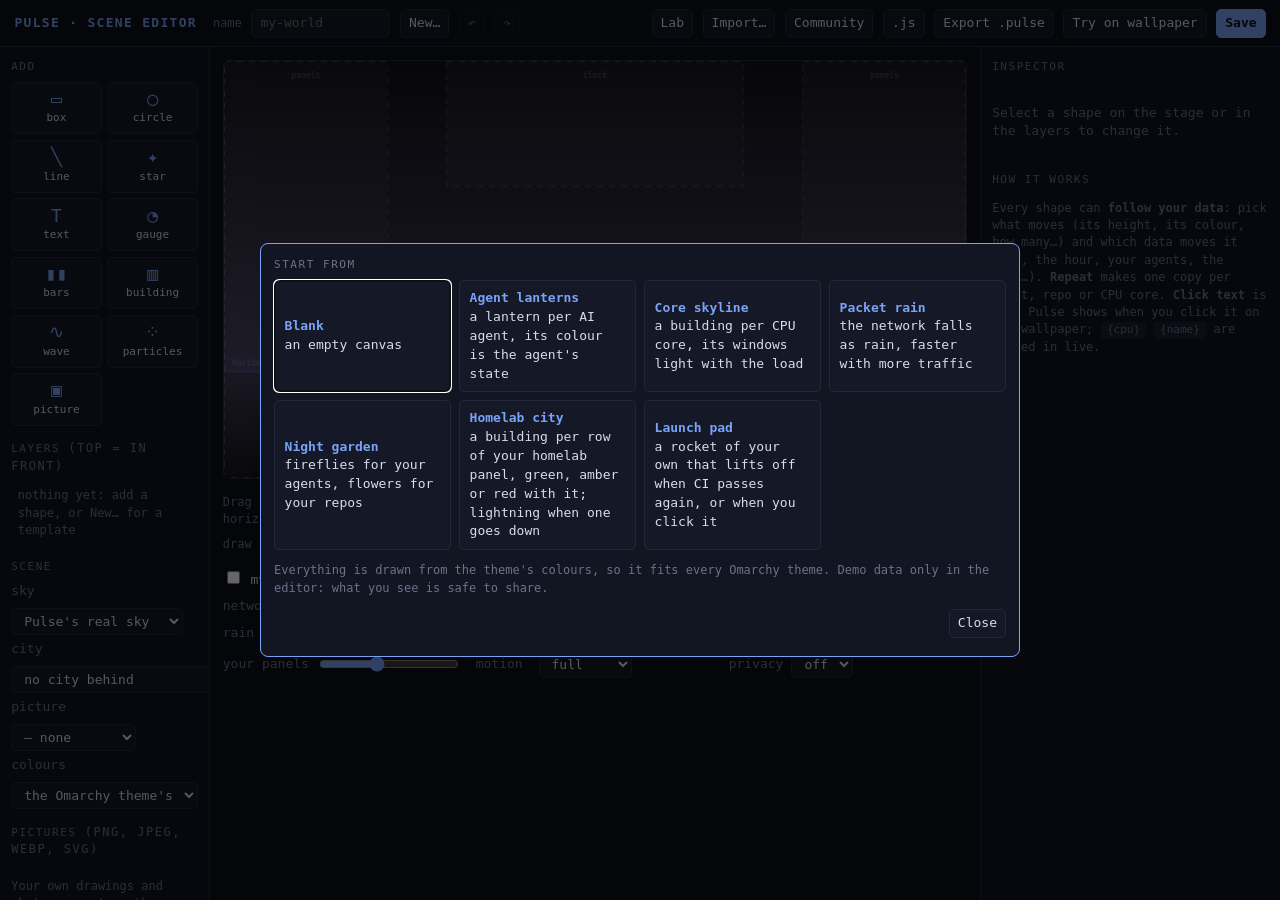
==== commit ca7b8954: "Pulse 1.7 "Creator": pictures, animations, actions, .pulse files and the Community gallery - the sce" ====
--- a/extras/pulse/web/editor.html
+++ b/extras/pulse/web/editor.html
@@ -5,6 +5,8 @@
 <meta name="viewport" content="width=device-width, initial-scale=1">
 <title>Pulse scene editor</title>
 <!-- Omarchy Pulse 1.6: the scene editor. Draw a world with the mouse, make it move with your data, save it as a scene.
+     1.7 "Creator": pictures and backgrounds, keyframe animations, actions (when this happens, do that), any value of the
+     engine (your own panels too), and .pulse packages: export to share, import, and the Community gallery.
      (c) 2026 Marco Porro (x.com/MarcoPorro), MIT. -->
 <style>
 :root { --bg: #0d0f17; --panel: #121522; --fg: #d8dee9; --dim: #6b7389; --line: #232838; --ac: #7aa2f7; --ac2: #bb9af7; --ok: #9ece6a; --warn: #e0af68; --crit: #f7768e; }
@@ -41,7 +43,7 @@
 #stage canvas { position: absolute; inset: 0; width: 100%; height: 100%; }
 #overlay { cursor: default; }
 .hint { color: var(--dim); font-size: 12px; }
-#status { min-height: 1.4em; color: var(--ac); max-width: 42vw; overflow: hidden; text-overflow: ellipsis; white-space: nowrap; }
+#status { min-height: 1.4em; color: var(--ac); max-width: 42vw; min-width: 0; flex: 0 1 auto; overflow: hidden; text-overflow: ellipsis; white-space: nowrap; }
 #status.err { color: var(--crit); }
 .row { display: flex; gap: .45rem; align-items: center; margin: .32rem 0; flex-wrap: wrap; }
 .row > label { min-width: 6.5ch; color: var(--dim); }
@@ -66,7 +68,43 @@
 dialog { background: var(--panel); color: var(--fg); border: 1px solid var(--ac); border-radius: 8px; max-width: 760px; }
 dialog::backdrop { background: rgba(0,0,0,.6); }
 kbd { border: 1px solid var(--line); border-radius: 3px; padding: 0 .3rem; font-size: 11px; }
+@media (min-width: 1250px) { header { flex-wrap: nowrap; } header > * { flex-shrink: 0; } header #status { flex-shrink: 1; } }
 @media (max-width: 1100px) { main { grid-template-columns: 170px 1fr 260px; } }
+/* 1.7 */
+#pics { display: grid; grid-template-columns: 1fr 1fr; gap: .35rem; }
+#pics .pic { position: relative; border: 1px solid var(--line); border-radius: 4px; background: #0a0c12 center/contain no-repeat; aspect-ratio: 16/10; cursor: pointer; }
+#pics .pic:hover { border-color: var(--ac); }
+#pics .pic .bar { position: absolute; left: 0; right: 0; bottom: 0; display: flex; justify-content: space-between; background: rgba(0,0,0,.6); }
+#pics .pic .bar button { padding: 0 .3rem; font-size: 10px; border: 0; background: none; }
+#acts { list-style: none; margin: 0; padding: 0; }
+#acts li { display: flex; gap: .3rem; align-items: flex-start; padding: .25rem .3rem; border: 1px solid var(--line); border-radius: 4px; margin-bottom: .3rem; font-size: 11px; }
+#acts li .tx { flex: 1; }
+#acts li.off .tx { opacity: .45; text-decoration: line-through; }
+#acts li button { padding: 0 .3rem; font-size: 11px; }
+.frames { width: 100%; border-collapse: collapse; font-size: 10px; table-layout: fixed; }
+.frames th:last-child, .frames td:last-child { width: 1.6rem; }
+.frames td, .frames th { padding: .1rem; text-align: center; color: var(--dim); font-weight: normal; }
+.frames input { width: 100%; min-width: 0; padding: .1rem .15rem; box-sizing: border-box; }
+.presets { display: flex; flex-wrap: wrap; gap: .25rem; }
+.presets button { font-size: 11px; padding: .1rem .4rem; }
+#fxl { position: absolute; left: 50%; top: 38%; transform: translate(-50%, -50%); pointer-events: none; padding: .5rem 1rem; border-radius: 6px;
+       background: rgba(13,15,23,.78); border: 1px solid var(--ac); color: var(--fg); font-size: 15px; opacity: 0; transition: opacity .3s; white-space: nowrap; }
+#fxl.on { opacity: 1; }
+.cards { display: grid; grid-template-columns: repeat(auto-fill, minmax(220px, 1fr)); gap: .7rem; max-height: 60vh; overflow: auto; }
+.card { border: 1px solid var(--line); border-radius: 6px; overflow: hidden; background: #0f1220; }
+.card .im { aspect-ratio: 16/9; background: #05060a center/cover no-repeat; }
+.card .bd { padding: .4rem .55rem; }
+.card .bd b { color: var(--ac); display: block; }
+.checks { list-style: none; padding: 0; margin: .4rem 0; }
+.checks li::before { content: "✓ "; color: var(--ok); }
+.checks li.warn::before { content: "! "; color: var(--warn); }
+.checks li.crit::before { content: "✗ "; color: var(--crit); }
+.checks li.info::before { content: "· "; color: var(--dim); }
+.dlgrow { display: flex; gap: .5rem; align-items: center; margin: .35rem 0; }
+.dlgrow > label { min-width: 9ch; color: var(--dim); }
+.dlgrow input[type=text], .dlgrow textarea, .dlgrow select { flex: 1; }
+.do { border: 1px solid var(--line); border-radius: 5px; padding: .3rem .4rem; margin: .3rem 0; display: flex; gap: .35rem; flex-wrap: wrap; align-items: center; }
+body.drop::after { content: "drop a .pulse file to open it"; position: fixed; inset: 1rem; border: 2px dashed var(--ac); border-radius: 12px; display: flex; align-items: center; justify-content: center; font-size: 22px; color: var(--ac); background: rgba(13,15,23,.75); }
 </style>
 </head>
 <body>
@@ -78,7 +116,11 @@
   <span class="grow"></span>
   <span id="status"></span>
   <button id="lab" title="open the saved scene in the scene lab">Lab</button>
-  <button id="export" title="download the scene file">Export .js</button>
+  <button id="import" title="open a .pulse file (or drop one on the page)">Import…</button>
+  <button id="community" title="scenes people shared: try them, install them, change them">Community</button>
+  <button id="export" title="download the scene as a .js file (for the scene lab, or to write it on by hand)">.js</button>
+  <button id="exportPkg" title="a .pulse file to share: the scene, its pictures and actions, your name and licence">Export .pulse</button>
+  <input type="file" id="pkgFile" accept=".pulse,application/json" hidden><input type="file" id="picFile" accept="image/png,image/jpeg,image/webp,image/svg+xml" multiple hidden>
   <button id="try" title="show it on your wallpaper now (until Pulse restarts)">Try on wallpaper</button>
   <button id="save" class="primary" title="Ctrl+S">Save</button>
 </header>
@@ -91,10 +133,23 @@
     <h3>scene</h3>
     <div class="row"><label>sky</label><select id="sky"><option value="none">Pulse's real sky</option><option value="accent">its own, accent</option><option value="accent2">its own, accent 2</option><option value="ok">its own, green</option><option value="crit">its own, red</option></select></div>
     <div class="row"><label>city</label><select id="city"><option value="0">no city behind</option><option value="1">Pulse's far city behind</option></select></div>
+    <div class="row"><label>picture</label><select id="bg"></select></div>
+    <div class="row" id="bgOpts"><label>fit</label><select id="bgFit"><option value="cover">fill the screen</option><option value="contain">whole picture</option></select>
+      <label>dim</label><input type="range" id="bgDim" min="0" max="0.9" step="0.05" value="0" style="width:5rem"></div>
+    <div class="row" id="bgOpts2"><label>opacity</label><input type="range" id="bgAlpha" min="0.1" max="1" step="0.05" value="1" style="width:5rem">
+      <label title="which part of the picture shows when it is cut to fit">top ↕ bottom</label><input type="range" id="bgY" min="0" max="1" step="0.05" value="0.5" style="width:5rem"></div>
+    <div class="row"><label>colours</label><select id="pal"><option value="theme">the Omarchy theme's</option><option value="own">its own palette</option></select></div>
+    <div class="row" id="palOpts"></div>
+    <h3>pictures <span class="hint">(PNG, JPEG, WebP, SVG)</span></h3>
+    <div id="pics"></div>
+    <div class="row"><button id="addPic">+ import pictures</button></div>
+    <h3>actions <span class="hint">(when… do…)</span></h3>
+    <ul id="acts"></ul>
+    <div class="row"><button id="addAct">+ action</button></div>
     <p class="hint">Keys: <kbd>Del</kbd> remove · <kbd>Ctrl</kbd>+<kbd>D</kbd> duplicate · arrows move (<kbd>Shift</kbd> more) · <kbd>Ctrl</kbd>+<kbd>Z</kbd> undo · <kbd>Ctrl</kbd>+<kbd>S</kbd> save</p>
   </aside>
   <section class="center">
-    <div id="stage"><canvas id="sky-c"></canvas><canvas id="scene-c"></canvas><canvas id="overlay"></canvas></div>
+    <div id="stage"><canvas id="sky-c"></canvas><canvas id="scene-c"></canvas><canvas id="overlay"></canvas><div id="fxl"></div></div>
     <div class="row" style="justify-content:space-between">
       <span class="hint">Drag to move · drag a corner to resize · the dashed zones are under Pulse's panels · the line is the horizon</span>
       <span class="hint" id="perf"></span>
@@ -107,6 +162,9 @@
       <span><label for="d-hour">hour</label><input type="range" id="d-hour" min="0" max="23.9" step=".1" value="21"></span>
       <span><label for="d-agents">agents</label><input type="range" id="d-agents" min="0" max="8" value="3"></span>
       <span><label for="d-rain">rain</label><input type="range" id="d-rain" min="0" max="5" step=".1" value="0"></span>
+      <span><label for="d-planes">planes</label><input type="range" id="d-planes" min="0" max="10" value="2"></span>
+      <span><label for="d-iss">ISS</label><input type="range" id="d-iss" min="0" max="90" value="0"></span>
+      <span><label for="d-panel">your panels</label><input type="range" id="d-panel" min="0" max="100" value="40"></span>
       <span><label for="d-motion">motion</label><select id="d-motion"><option>full</option><option>reduced</option></select></span>
       <span><label for="d-priv">privacy</label><select id="d-priv"><option value="0">off</option><option value="1">on</option></select></span>
     </div>
@@ -120,6 +178,44 @@
   <p class="hint">Everything is drawn from the theme's colours, so it fits every Omarchy theme. Demo data only in the editor: what you see is safe to share.</p>
   <div class="row" style="justify-content:flex-end"><button id="dlgClose">Close</button></div>
 </dialog>
+<dialog id="expDlg">
+  <h3>export a .pulse file</h3>
+  <p class="hint">One file with the scene, its pictures and its actions, who made it and how others may use it. Anyone can open it in their editor; to put it in the Community gallery, open a pull request (docs/PACKAGES.md).</p>
+  <div class="dlgrow"><label>title</label><input type="text" id="mTitle" maxlength="60"></div>
+  <div class="dlgrow"><label>author</label><input type="text" id="mAuthor" maxlength="60" placeholder="your name or handle"></div>
+  <div class="dlgrow"><label>licence</label><select id="mLicense"><option>MIT</option><option>CC0-1.0</option><option>CC-BY-4.0</option><option>CC-BY-SA-4.0</option></select></div>
+  <div class="dlgrow"><label>about it</label><textarea id="mDesc" rows="3" maxlength="400" placeholder="what each shape means, what the actions do"></textarea></div>
+  <div class="dlgrow"><label>tags</label><input type="text" id="mTags" placeholder="homelab, agents, night"></div>
+  <p class="hint">Only pictures you made, or ones whose licence lets you share them. The preview is made from the stage, with demo data.</p>
+  <ul class="checks" id="expChecks"></ul>
+  <div class="row" style="justify-content:flex-end"><button id="expCancel">Cancel</button><button id="expGo" class="primary">Export</button></div>
+</dialog>
+<dialog id="pkgDlg">
+  <h3 id="pkgTitle">a .pulse file</h3>
+  <div style="display:flex;gap:.8rem;align-items:flex-start;flex-wrap:wrap"><img id="pkgPrev" alt="" style="width:320px;max-width:100%;border-radius:5px;border:1px solid var(--line);background:#000">
+    <div style="flex:1;min-width:220px"><div id="pkgMeta" class="hint"></div><ul class="checks" id="pkgChecks"></ul></div></div>
+  <div class="dlgrow"><label>install as</label><input type="text" id="pkgName" maxlength="32"></div>
+  <div class="row" style="justify-content:flex-end"><button id="pkgCancel">Close</button><button id="pkgOpen">Open in the editor</button><button id="pkgInstall" class="primary">Install</button></div>
+</dialog>
+<dialog id="galDlg" style="width:min(1000px,94vw)">
+  <h3>community scenes</h3>
+  <p class="hint">Scenes people made and shared in the repository's community/ folder. Each one runs in Pulse's sandbox (no network, no files): install it, use it, open it in the editor to make it yours.</p>
+  <div class="row"><input type="text" id="galQ" placeholder="search" style="flex:1"></div>
+  <div class="cards" id="galList"><p class="hint">loading…</p></div>
+  <div class="row" style="justify-content:flex-end"><button id="galClose">Close</button></div>
+</dialog>
+<dialog id="actDlg" style="width:min(720px,94vw)">
+  <h3>action</h3>
+  <div class="dlgrow"><label>when</label><select id="aType"><option value="event">something happens</option><option value="above">a value rises above</option><option value="below">a value falls below</option></select></div>
+  <div class="dlgrow" id="aEvRow"><label></label><select id="aEvent"></select><span id="aExtra"></span></div>
+  <div class="dlgrow" id="aSrcRow"><label></label><select id="aSrc"></select><input type="number" step="any" id="aVal" style="width:6rem"></div>
+  <h3>do</h3>
+  <div id="aDos"></div>
+  <div class="row"><button id="aAddDo">+ do something else</button></div>
+  <div class="dlgrow"><label>at most</label><span>once every</span><input type="number" id="aCool" min="1" max="3600" value="10" style="width:5rem"><span>seconds</span></div>
+  <p class="hint">Pulse's effects play over your whole wallpaper (a few a minute at most). The rest happens in your scene: an animation, a colour, a shape that shows up.</p>
+  <div class="row" style="justify-content:flex-end"><button id="aTest">Try it</button><span class="grow"></span><button id="aCancel">Cancel</button><button id="aOk" class="primary">OK</button></div>
+</dialog>
 <script src="scene-design.js"></script>
 <script>
 (function () {
@@ -127,7 +223,7 @@
   var Q = new URLSearchParams(location.search), TOKEN = Q.get("token") || "", $ = function (s) { return document.querySelector(s); };
   var api = function (p, opt) { return fetch(p + (p.indexOf("?") < 0 ? "?" : "&") + "token=" + encodeURIComponent(TOKEN), opt).then(function (r) { return r.json().then(function (j) { if (!r.ok) throw new Error(j.error || r.status); return j; }); }); };
   var PD = window.PulseDesign, SOURCES = PD.SOURCES, PROPS = PD.PROPS;
-  var design = { v: 1, sky: "none", city: false, shapes: [] }, sel = null, live = null, theme = PD.THEME, dirty = false;
+  var design = { v: 2, sky: "none", city: false, shapes: [], assets: {}, actions: [] }, sel = null, live = null, theme = PD.THEME, dirty = false, meta = {}, panelIds = [], panelRowIds = [];
   var hist = [], fut = [], mem = { hits: [] }, t0 = performance.now();
   var NAME_RE = /^[a-z0-9][a-z0-9-]{0,31}$/;
 
@@ -142,7 +238,8 @@
     ["bars", "▮▮", "bars", { w: 0.22, h: 0.12, series: "cores" }],
     ["tower", "▥", "building", { w: 0.05, h: 0.25, bind: [{ prop: "level", src: "ram", from: 0, to: 1 }] }],
     ["wave", "∿", "wave", { w: 0.5, h: 0.1, fill: false, line: 3, freq: 3, bind: [{ prop: "amp", src: "net", from: 0.1, to: 1 }] }],
-    ["particles", "⁘", "particles", { w: 0.4, h: 0.4, dir: "down", count: 60, dot: 2.5 }]
+    ["particles", "⁘", "particles", { w: 0.4, h: 0.4, dir: "down", count: 60, dot: 2.5 }],
+    ["image", "▣", "picture", { w: 0.14, h: 0.22, glow: 0 }]
   ];
   var uid = function () { return "s" + Math.random().toString(36).slice(2, 8); };
   function add(type, extra) {
@@ -152,7 +249,11 @@
     snapshot(); design.shapes.push(sh); select(sh.id); changed();
   }
   $("#tools").innerHTML = TOOLS.map(function (t) { return '<button data-t="' + t[0] + '"><span>' + t[1] + "</span>" + t[2] + "</button>"; }).join("");
-  $("#tools").addEventListener("click", function (e) { var b = e.target.closest("button"); if (b) add(b.dataset.t); });
+  $("#tools").addEventListener("click", function (e) {
+    var b = e.target.closest("button"); if (!b) return;
+    if (b.dataset.t === "image") { var ids = Object.keys(design.assets || {}); if (!ids.length) { picFor = "shape"; $("#picFile").click(); return; } addPic(ids[ids.length - 1]); return; }
+    add(b.dataset.t);
+  });
 
   // ---------------------------------------------------------------- templates: a world to start from
   var TEMPLATES = {
@@ -171,13 +272,37 @@
     garden: ["Night garden", "fireflies for your agents, flowers for your repos", { sky: "ok", shapes: [
       { id: "g1", type: "particles", name: "fireflies", x: 0.5, y: 0.6, w: 0.5, h: 0.25, dir: "fireflies", count: 12, dot: 3, color: "warn", alpha: 1, glow: 1, anim: { kind: "none", speed: 1 }, bind: [{ prop: "count", src: "working", from: 3, to: 60 }], repeat: { by: "none" } },
       { id: "g2", type: "star", name: "flower", x: 0.35, y: 0.82, w: 0.03, h: 0.053, points: 6, inner: 0.4, color: "accent2", alpha: 0.95, glow: 0.5, anim: { kind: "sway", speed: 0.6 }, bind: [{ prop: "w", src: "item", from: 0.015, to: 0.05 }, { prop: "h", src: "item", from: 0.027, to: 0.09 }], repeat: { by: "repos", spread: true, from: 0.35, to: 0.65, stateColors: true }, click: "{name} · {state}" },
-      { id: "g3", type: "rect", name: "ground", x: 0.5, y: 0.9, w: 0.5, h: 0.06, round: 1, color: "ok", alpha: 0.25, glow: 0, anim: { kind: "none", speed: 1 }, bind: [], repeat: { by: "none" } }] }]
-  };
+      { id: "g3", type: "rect", name: "ground", x: 0.5, y: 0.9, w: 0.5, h: 0.06, round: 1, color: "ok", alpha: 0.25, glow: 0, anim: { kind: "none", speed: 1 }, bind: [], repeat: { by: "none" } }] }],
+    // 1.7: the new things in two templates: one copy per row of a panel, a picture with an animation, actions
+    homelab: ["Homelab city", "a building per row of your homelab panel, green, amber or red with it; lightning when one goes down", { sky: "none", shapes: [
+      { id: "h1", type: "tower", name: "server", x: 0.32, y: 0.66, w: 0.03, h: 0.17, color: "accent", alpha: 1, glow: 0.3, anim: { kind: "none", speed: 1 }, bind: [{ prop: "level", src: "item", from: 0.2, to: 1 }], repeat: { by: "panel", panel: "homelab", spread: true, from: 0.32, to: 0.68, stateColors: true }, click: "{name} · {state}" },
+      { id: "h2", type: "text", name: "label", x: 0.5, y: 0.785, w: 0.2, h: 0.03, text: "homelab", size: 0.018, color: "fg", alpha: 0.6, glow: 0, anim: { kind: "none", speed: 1 }, bind: [], repeat: { by: "none" } }],
+      actions: [{ id: "t1", when: { type: "event", event: "row-crit" }, do: [{ type: "fx", fx: "lightning", text: "homelab: something is down" }, { type: "flash", shape: "h1", color: "crit", secs: 4 }], cooldown: 60 },
+                { id: "t2", when: { type: "event", event: "row-ok" }, do: [{ type: "fx", fx: "shooting", text: "homelab: back to green" }], cooldown: 60 }] }],
+    rocket: ["Launch pad", "a rocket of your own that lifts off when CI passes again, or when you click it", { sky: "none", assets: { rocket: "@rocket" }, shapes: [
+      { id: "k1", type: "rect", name: "tower", x: 0.535, y: 0.62, w: 0.012, h: 0.25, color: "dim", alpha: 0.9, glow: 0, anim: { kind: "none", speed: 1 }, bind: [], repeat: { by: "none" } },
+      { id: "k2", type: "image", name: "rocket", asset: "rocket", x: 0.5, y: 0.645, w: 0.034, h: 0.2, color: "accent", alpha: 1, glow: 0.2, anim: { kind: "none", speed: 1 }, bind: [], repeat: { by: "none" }, click: "{commits} commits this week",
+        keys: { start: "action", loop: false, dur: 4, ease: "smooth", frames: [{ t: 0 }, { t: 0.15, dx: 0.002 }, { t: 0.25, dx: -0.002 }, { t: 1, dy: -0.75, alpha: 0 }] } },
+      { id: "k3", type: "particles", name: "smoke", x: 0.5, y: 0.73, w: 0.08, h: 0.04, dir: "fireflies", count: 14, dot: 4, color: "dim", alpha: 0.6, glow: 0, anim: { kind: "none", speed: 1 }, bind: [], repeat: { by: "none" } }],
+      actions: [{ id: "t3", when: { type: "event", event: "ci-ok" }, do: [{ type: "play", shape: "k2" }, { type: "fx", fx: "launch", text: "deploy ok" }], cooldown: 30 },
+                { id: "t4", when: { type: "event", event: "click", shape: "k2" }, do: [{ type: "play", shape: "k2" }], cooldown: 6 },
+                { id: "t5", when: { type: "event", event: "ci-fail" }, do: [{ type: "flash", shape: "k2", color: "crit", secs: 5 }], cooldown: 30 }] }]
+  };
+  var ROCKET = '<svg xmlns="http://www.w3.org/2000/svg" viewBox="0 0 60 200" width="60" height="200">' +
+    '<path d="M30 4 C44 24 48 52 48 84 L48 150 L12 150 L12 84 C12 52 16 24 30 4 Z" fill="#e8ecf6" stroke="#56607f" stroke-width="2"/>' +
+    '<circle cx="30" cy="70" r="9" fill="#7aa2f7" stroke="#56607f" stroke-width="2"/>' +
+    '<path d="M12 112 L0 160 L12 150 Z M48 112 L60 160 L48 150 Z" fill="#f7768e"/>' +
+    '<rect x="18" y="150" width="24" height="12" fill="#565f89"/><path d="M20 162 L30 196 L40 162 Z" fill="#e0af68"/></svg>';
   $("#templates").innerHTML = Object.keys(TEMPLATES).map(function (k) { return '<button data-k="' + k + '"><b>' + TEMPLATES[k][0] + "</b>" + TEMPLATES[k][1] + "</button>"; }).join("");
   $("#templates").addEventListener("click", function (e) {
     var b = e.target.closest("button"); if (!b) return;
-    snapshot(); var d = JSON.parse(JSON.stringify(TEMPLATES[b.dataset.k][2]));
-    design = { v: 1, sky: d.sky || "none", city: false, shapes: d.shapes.map(function (s) { s.id = uid(); return s; }) };
+    snapshot(); var d = JSON.parse(JSON.stringify(TEMPLATES[b.dataset.k][2])), ids = {};
+    var shapes = d.shapes.map(function (s) { var n = uid(); ids[s.id] = n; s.id = n; return s; });
+    var assets = {}; Object.keys(d.assets || {}).forEach(function (k) { assets[k] = d.assets[k] === "@rocket" ? "data:image/svg+xml;base64," + btoa(ROCKET) : d.assets[k]; });
+    var actions = (d.actions || []).map(function (a) {   // the actions point at the new shapes
+      if (a.when.shape) a.when.shape = ids[a.when.shape]; (a.do || []).forEach(function (x) { if (x.shape) x.shape = ids[x.shape]; }); a.id = "a" + Math.random().toString(36).slice(2, 8); return a;
+    });
+    design = { v: 2, sky: d.sky || "none", city: false, shapes: shapes, assets: assets, actions: actions };
     sel = null; $("#dlg").close(); changed(); syncScene();
   });
   $("#new").onclick = function () { $("#dlg").showModal(); };
@@ -189,11 +314,11 @@
   function redo() { if (!fut.length) return; hist.push(JSON.stringify(design)); design = JSON.parse(fut.pop()); changed(); syncScene(); }
   $("#undo").onclick = undo; $("#redo").onclick = redo;
   function changed() {
-    dirty = true; layers(); inspector();
+    dirty = true; layers(); inspector(); pics(); acts(); scenePanel();
     $("#undo").disabled = !hist.length; $("#redo").disabled = !fut.length;
     try { localStorage.setItem("pulse-editor:" + ($("#name").value || "_"), JSON.stringify(design)); } catch (e) {}
   }
-  function syncScene() { $("#sky").value = design.sky || "none"; $("#city").value = design.city ? "1" : "0"; }
+  function syncScene() { $("#sky").value = design.sky || "none"; $("#city").value = design.city ? "1" : "0"; scenePanel(); }
   $("#sky").onchange = function () { snapshot(); design.sky = this.value; changed(); };
   $("#city").onchange = function () { snapshot(); design.city = this.value === "1"; changed(); };
   function cur() { return design.shapes.filter(function (s) { return s.id === sel; })[0] || null; }
@@ -240,9 +365,12 @@
         '<b>Repeat</b> makes one copy per agent, repo or CPU core. <b>Click text</b> is what Pulse shows when you click it on the wallpaper; <span class="chip">{cpu}</span> <span class="chip">{name}</span> are filled in live.</p>';
       return;
     }
-    var srcOpts = Object.keys(SOURCES).map(function (k) { return [k, SOURCES[k].label]; });
+    var srcOpts = srcList();
     var propOpts = Object.keys(PROPS).map(function (k) { return [k, PROPS[k]]; });
     var h = "<h3>" + esc(s.type) + '</h3><div class="row"><label>name</label><input type="text" data-k="name" value="' + esc(s.name) + '"></div>';
+    if (s.type === "image") h += '<div class="row"><label>picture</label><select data-k="asset">' + opts(Object.keys(design.assets || {}).map(function (k) { return [k, k]; }), s.asset) + "</select></div>" +
+      '<div class="row"><label>tint</label><select data-k="tint">' + opts([["0", "its own colours"], ["1", "painted in the colour below"]], s.tint ? "1" : "0") + "</select></div>" +
+      '<div class="row"><label>mirror</label><input type="checkbox" data-k="flip"' + (s.flip ? " checked" : "") + "></div>";
     if (s.type === "text") h += '<div class="row"><label>text</label><input type="text" data-k="text" value="' + esc(s.text) + '"></div>' + rng("size", s.size || 0.04, 0.01, 0.15, 0.002, "size") +
       '<div class="row"><label>bold</label><input type="checkbox" data-k="bold"' + (s.bold ? " checked" : "") + "></div>";
     h += "<h3>place</h3>" + rng("x", s.x, -0.1, 1.1, 0.001, "x") + rng("y", s.y, -0.1, 1.1, 0.001, "y") + rng("w", s.w, 0, 1, 0.001, "width") + rng("h", s.h, 0, 1, 0.001, "height") + rng("rot", s.rot || 0, -180, 180, 1, "rotate");
@@ -261,14 +389,19 @@
     if (s.fill === false || s.type === "line" || s.type === "wave") h += rng("line", s.line || 2, 1, 20, 0.5, "line");
     h += "<h3>motion</h3>" + '<div class="row"><label>move</label><select data-k="anim.kind">' + opts(ANIMS, (s.anim || {}).kind || "none") + "</select></div>" + rng("anim.speed", (s.anim || {}).speed || 1, 0.1, 4, 0.1, "speed") +
       '<p class="hint">With motion = reduced Pulse keeps every shape still, by itself.</p>';
+    h += keysPanel(s);
     h += '<h3>follows your data</h3><div id="binds">' + (s.bind || []).map(function (b, i) {
       return '<div class="bind" data-i="' + i + '"><div class="row"><select data-b="prop">' + opts(propOpts, b.prop) + '</select><button data-b="del" title="remove">×</button></div>' +
         '<div class="row"><label>with</label><select data-b="src">' + opts(srcOpts, b.src) + "</select></div>" +
-        '<div class="row"><label>from</label><input type="number" step="any" data-b="from" value="' + b.from + '"><label>to</label><input type="number" step="any" data-b="to" value="' + b.to + '"></div></div>';
+        '<div class="row"><label>from</label><input type="number" step="any" data-b="from" value="' + b.from + '"><label>to</label><input type="number" step="any" data-b="to" value="' + b.to + '"></div>' +
+        (/^panel:/.test(b.src || "") ? '<div class="row"><label>its range</label><input type="number" step="any" data-b="lo" placeholder="low" value="' + (b.lo == null ? "" : b.lo) + '"><input type="number" step="any" data-b="hi" placeholder="high" value="' + (b.hi == null ? "" : b.hi) + '"></div>' : "") + "</div>";
     }).join("") + '</div><button id="addBind">+ follow data</button>' +
       '<p class="hint">The data goes from its low to its high (CPU 0 → 100%, the hour 0 → 24): the property goes from “from” to “to”.</p>';
     var r = s.repeat || { by: "none" };
-    h += '<h3>repeat</h3><div class="row"><label>one per</label><select data-k="repeat.by">' + opts([["none", "— just one"], ["agents", "AI agent"], ["repos", "Git repo"], ["cores", "CPU core"], ["count", "a fixed number"]], r.by) + "</select></div>";
+    h += '<h3>repeat</h3><div class="row"><label>one per</label><select data-k="repeat.by">' + opts([["none", "— just one"], ["agents", "AI agent"], ["repos", "Git repo"], ["cores", "CPU core"], ["planes", "plane overhead"], ["panel", "row of your panel"], ["count", "a fixed number"]], r.by) + "</select></div>";
+    if (r.by === "panel") { var pr = panelRowIds.slice(); if (r.panel && pr.indexOf(r.panel) < 0) pr.push(r.panel); if (!pr.length) pr = ["homelab"];
+      h += '<div class="row"><label>panel</label><select data-k="repeat.panel">' + opts(pr.map(function (k) { return [k, k]; }), r.panel || "") + "</select></div>" +
+        '<p class="hint">One copy per row of that panel: a VM, a container, an access point. “By state” colours it green, amber or red with the row.</p>'; }
     if (r.by && r.by !== "none") {
       if (r.by === "count") h += rng("repeat.n", r.n || 3, 1, 64, 1, "how many");
       h += '<div class="row"><label>layout</label><select data-k="repeat.spread">' + opts([["1", "spread across"], ["0", "a step each"]], r.spread ? "1" : "0") + "</select></div>";
@@ -278,7 +411,7 @@
       h += '<p class="hint">“each copy\'s own value” in “follows your data” is that agent, repo or core.</p>';
     }
     h += '<h3>click</h3><div class="row"><input type="text" data-k="click" placeholder="e.g. {name} · {state}" value="' + esc(s.click || "") + '"></div>' +
-      '<p class="hint"><span class="chip">{cpu}</span> <span class="chip">{ram}</span> <span class="chip">{net}</span> <span class="chip">{time}</span> <span class="chip">{outside}</span> <span class="chip">{agents}</span> <span class="chip">{working}</span> <span class="chip">{commits}</span> <span class="chip">{name}</span> <span class="chip">{state}</span> <span class="chip">{item}</span></p>' +
+      '<p class="hint"><span class="chip">{cpu}</span> <span class="chip">{ram}</span> <span class="chip">{net}</span> <span class="chip">{time}</span> <span class="chip">{outside}</span> <span class="chip">{agents}</span> <span class="chip">{working}</span> <span class="chip">{commits}</span> <span class="chip">{name}</span> <span class="chip">{state}</span> <span class="chip">{item}</span> <span class="chip">{planes}</span> <span class="chip">{kp}</span> <span class="chip">{moon}</span> <span class="chip">{panel:NAME}</span></p>' +
       '<div class="row"><button id="dup">Duplicate</button><button id="del">Delete</button></div>';
     box.innerHTML = h;
   }
@@ -289,15 +422,19 @@
     if (!editSnap) { snapshot(); editSnap = true; }
     if (el.dataset.b) {
       var bi = +el.closest(".bind").dataset.i, b = s.bind[bi];
-      b[el.dataset.b] = el.type === "number" ? +el.value : el.value;
+      b[el.dataset.b] = el.type === "number" ? (el.value === "" ? null : +el.value) : el.value;
       if (el.dataset.b === "prop" || el.dataset.b === "src") { var dflt = defaults(b.prop, s); b.from = dflt[0]; b.to = dflt[1]; inspector(); }
       changed2(); return;
     }
     var k = el.dataset.k; if (!k) return;
     var v = el.type === "checkbox" ? el.checked : el.type === "range" ? +el.value : el.value;
     if (el.dataset.color && v === "#") { v = "#ff8800"; setPath(s, k, v); inspector(); changed2(); return; }
-    if (k === "fill") v = v === "1";
+    if (k === "fill" || k === "tint") v = v === "1";
+    if (el.dataset.kf != null) { var kk = s.keys.frames[+el.dataset.kf]; if (el.value === "" || isNaN(+el.value)) delete kk[el.dataset.kk]; else kk[el.dataset.kk] = +el.value; changed2(); return; }
+    if (k === "keys.start") { if (v === "none") { delete s.keys; } else { s.keys = s.keys || { dur: 2, ease: "smooth", frames: [{ t: 0 }, { t: 0.5, dy: -0.04 }, { t: 1 }] }; s.keys.start = v; s.keys.loop = v === "loop"; } inspector(); changed2(); return; }
+    if (k === "keys.loop") v = v === "1";
     if (k === "repeat.spread" || k === "repeat.stateColors") v = v === "1";
+    if (k === "repeat.by" && v === "panel" && !(s.repeat || {}).panel) { s.repeat = s.repeat || {}; s.repeat.panel = panelRowIds[0] || "homelab"; s.repeat.spread = true; s.repeat.stateColors = true; }
     setPath(s, k, v);
     if (el.type === "range") { var sp = el.parentNode.querySelector(".v"); if (sp) sp.textContent = (+v).toFixed(+el.step < 1 ? 2 : 0); }
     if (el.tagName === "SELECT") inspector();
@@ -312,6 +449,10 @@
   }
   $("#inspector").addEventListener("click", function (e) {
     var s = cur(); if (!s) return;
+    if (e.target.dataset.preset) { snapshot(); var pr = PRESETS[e.target.dataset.preset]; s.keys = Object.assign({ start: (s.keys || {}).start || "loop", loop: (s.keys || {}).start !== "action" }, JSON.parse(JSON.stringify(pr))); changed(); return; }
+    if (e.target.id === "kfAdd") { snapshot(); s.keys.frames.push({ t: 1 }); changed(); return; }
+    if (e.target.dataset.kfdel != null) { snapshot(); s.keys.frames.splice(+e.target.dataset.kfdel, 1); changed(); return; }
+    if (e.target.id === "kfPlay") { mem.played = mem.played || {}; mem.played[s.id] = (performance.now() - t0) / 1000; return; }
     if (e.target.id === "addBind") { snapshot(); s.bind = s.bind || []; var p = s.type === "ring" || s.type === "tower" ? "level" : "h"; var d = defaults(p, s); s.bind.push({ prop: p, src: "cpu", from: d[0], to: d[1] }); changed(); }
     else if (e.target.dataset.b === "del") { snapshot(); s.bind.splice(+e.target.closest(".bind").dataset.i, 1); changed(); }
     else if (e.target.id === "dup") duplicate();
@@ -322,10 +463,11 @@
 
   // ---------------------------------------------------------------- the data the preview runs on
   var agentNames = ["claude", "codex", "grok", "opencode", "aider", "hermes", "gemini", "qwen"], agentStates = ["working", "waiting", "working", "done", "failed", "working", "idle", "working"];
+  var demoBase = Math.floor(Date.now() / 1000);   // the demo agents keep their start time (an agent that changes it is a new one)
   function demoState() {
     var v = function (id) { return +$("#d-" + id).value; }, now = Date.now() / 1000, priv = $("#d-priv").value === "1", hr = v("hour"), cpu = v("cpu");
     var cores = []; for (var i = 0; i < 12; i++) cores.push(Math.max(0, Math.min(100, cpu + Math.sin(now * 0.7 + i * 1.9) * 18)));
-    var ag = []; for (i = 0; i < v("agents"); i++) ag.push({ name: priv ? "" : agentNames[i], state: agentStates[i], since: now - 300 * (i + 1), text: "" });
+    var ag = []; for (i = 0; i < v("agents"); i++) ag.push({ name: priv ? "" : agentNames[i], state: agentStates[i], since: demoBase - 300 * (i + 1), text: "" });
     return { t: now, demo: true, privacy: priv,
       time: { hour: Math.floor(hr), minute: Math.floor((hr % 1) * 60), second: Math.floor(now % 60), weekday: 1, day: 9, month: 11, year: 2026 },
       sys: { cpu: cpu, cores: cores, ram: v("ram"), gpu: 20, temp: 40 + cpu / 2, disk: 61, rx: v("net") * 0.8e6, tx: v("net") * 0.2e6, load: ["1.2"] },
@@ -333,10 +475,27 @@
       git: [{ name: priv ? "" : "omarchy-pulse-theme", week: 23, ci: "ok" }, { name: priv ? "" : "dotfiles", week: 6, ci: "run" }, { name: priv ? "" : "homelab", week: 2, ci: "fail" }],
       weather: { code: v("rain") > 0 ? 61 : 0, temp: 9, day: hr >= 7 && hr < 17 ? 1 : 0, wind: 12, cloud: v("rain") > 0 ? 90 : 10, rain: v("rain") },
       focus: null, away: false, meeting: false, theme: theme,
-      ui: { quality: "full", motion: $("#d-motion").value, fps: 30 }, events: [], layout: { horizon: 0.745 } };
+      ui: { quality: "full", motion: $("#d-motion").value, fps: 30 }, events: [], layout: { horizon: 0.745 }, music: false,
+      space: { sun: hr >= 7 && hr < 17 ? 30 : -20, moon: 64, planes: v("planes"), iss: v("iss"), starlink: 0, kp: 3, launchIn: null,
+               list: Array.apply(null, Array(v("planes"))).map(function (x, i) { return { az: i * 40, el: 20 + i * 7, flight: priv ? "" : "DEMO" + (i + 1) }; }) },
+      panels: demoPanels(v("panel")) };
   }
   $("#live").onchange = function () { if (!this.checked) live = null; else pull(); };
   function pull() { if (!$("#live").checked) return; api("/api/scene-state").then(function (s) { live = s; theme = s.theme && s.theme.accent ? s.theme : theme; }).catch(function () {}); setTimeout(pull, 1000); }
+  function demoPanels(v) {   // the slider is 0-100% of each panel's range (the one a shape gives it, or 0-100)
+    var o = {}, ids = panelIds.slice(), rng = {};
+    design.shapes.forEach(function (s) { (s.bind || []).forEach(function (b) { var m = /^panel:(.+)$/.exec(b.src || ""); if (!m) return; if (ids.indexOf(m[1]) < 0) ids.push(m[1]); if (typeof b.lo === "number" && typeof b.hi === "number" && !rng[m[1]]) rng[m[1]] = [b.lo, b.hi]; }); });
+    (design.actions || []).forEach(function (a) { var m = /^panel:(.+)$/.exec((a.when || {}).src || ""); if (m && ids.indexOf(m[1]) < 0) ids.push(m[1]); });
+    (ids.length ? ids : ["power"]).forEach(function (id) { var r = rng[id] || [0, 100]; o[id] = { value: Math.round((r[0] + (r[1] - r[0]) * v / 100) * 100) / 100, min: r[0], max: r[1], unit: "" }; });
+    var rids = panelRowIds.slice();   // panels with rows: six demo rows; past 80% one goes red, past 60% one goes amber
+    design.shapes.forEach(function (s) { var r = s.repeat || {}; if (r.by === "panel" && r.panel && rids.indexOf(r.panel) < 0) rids.push(r.panel); });
+    rids.forEach(function (id) {
+      o[id] = { rows: ["proxmox", "nas", "pihole", "immich", "jellyfin", "n8n"].map(function (n, i) {
+        return { name: $("#d-priv").value === "1" ? "" : n, level: v > 80 && i === 2 ? "crit" : v > 60 && i === 4 ? "warn" : "ok", value: Math.round(v * (0.4 + i * 0.12)) };
+      }) };
+    });
+    return o;
+  }
 
   // ---------------------------------------------------------------- the stage: Pulse's sky, the scene, your selection
   var skyC = $("#sky-c"), scC = $("#scene-c"), ov = $("#overlay"), g = scC.getContext("2d"), o = ov.getContext("2d"), W = 0, H = 0;
@@ -373,15 +532,16 @@
     o.save(); o.strokeStyle = "#7aa2f7"; o.lineWidth = 1.5; o.setLineDash([5, 4]);
     o.strokeRect(b.x - pad, b.y - pad, b.w + pad * 2, b.h + pad * 2); o.setLineDash([]);
     handles(b).forEach(function (h) { o.fillStyle = "#0d0f17"; o.fillRect(h[0] - 5, h[1] - 5, 10, 10); o.strokeRect(h[0] - 5, h[1] - 5, 10, 10); });
-    if ((s.repeat || {}).by && s.repeat.by !== "none") { o.fillStyle = "#7aa2f7"; o.font = "12px ui-monospace, monospace"; o.fillText("× one per " + ({ agents: "agent", repos: "repo", cores: "core", count: "copy" }[s.repeat.by]), b.x, b.y - 10); }
+    if ((s.repeat || {}).by && s.repeat.by !== "none") { o.fillStyle = "#7aa2f7"; o.font = "12px ui-monospace, monospace"; o.fillText("× one per " + ({ agents: "agent", repos: "repo", cores: "core", planes: "plane", panel: "row of " + (s.repeat.panel || "a panel"), count: "copy" }[s.repeat.by]), b.x, b.y - 10); }
     o.restore();
   }
   function handles(b) { var p = 4; return [[b.x - p, b.y - p, "nw"], [b.x + b.w + p, b.y - p, "ne"], [b.x - p, b.y + b.h + p, "sw"], [b.x + b.w + p, b.y + b.h + p, "se"]]; }
-  var costs = [], lastPerf = 0;
+  var costs = [], lastPerf = 0, lastReact = 0;
   function frame(now) {
     requestAnimationFrame(frame);
     var st = live || demoState(), a = performance.now();
     g.setTransform(1, 0, 0, 1, 0, 0); g.clearRect(0, 0, W, H);
+    if (now - lastReact > 500) { lastReact = now; try { PD.react(design, st, mem, (now - t0) / 1000).forEach(showFx); } catch (e) {} }
     try { PD.draw(g, (now - t0) / 1000, st, { w: W, h: H, horizon: H * 0.745 }, design, mem); $("#status").classList.remove("err"); }
     catch (e) { $("#status").textContent = "error: " + e.message; $("#status").classList.add("err"); }
     costs.push(performance.now() - a); if (costs.length > 60) costs.shift();
@@ -407,6 +567,7 @@
       if (hd) { snapshot(); drag = { s: s, mode: hd[2], p: p, o: { x: s.x, y: s.y, w: s.w, h: s.h } }; ov.setPointerCapture(e.pointerId); return; } }
     var t = hit(p);
     var said = PD.click(mem, p[0], p[1]); $("#clicked").textContent = said ? "click → " + said : "";
+    var cid = PD.clickedId(mem, p[0], p[1]); if (cid) PD.react(design, live || demoState(), mem, (performance.now() - t0) / 1000, cid).forEach(showFx);
     if (!t) { select(null); return; }
     if (t.id !== sel) select(t.id);
     snapshot(); drag = { s: t, mode: "move", p: p, o: { x: t.x, y: t.y, w: t.w, h: t.h }, moved: false };
@@ -473,18 +634,405 @@
   $("#lab").onclick = function () { var n = name(); if (n) save().then(function () { open("lab.html?token=" + encodeURIComponent(TOKEN) + "&scene=" + encodeURIComponent(n), "_blank"); }).catch(function () {}); };
   addEventListener("beforeunload", function (e) { if (dirty) { e.preventDefault(); e.returnValue = ""; } });
 
+  // ================================================================ 1.7 "Creator"
+  // ---------------------------------------------------------------- the data a shape can follow: Pulse's, and your own panels
+  function srcList() {
+    var l = Object.keys(SOURCES).map(function (k) { return [k, SOURCES[k].label]; }), seen = {};
+    panelIds.forEach(function (id) { seen["panel:" + id] = 1; l.push(["panel:" + id, "your panel: " + id]); });
+    design.shapes.forEach(function (s) { (s.bind || []).forEach(function (b) { if (/^panel:/.test(b.src || "") && !seen[b.src]) { seen[b.src] = 1; l.push([b.src, "your panel: " + b.src.slice(6)]); } }); });
+    (design.actions || []).forEach(function (a) { var s = (a.when || {}).src; if (/^panel:/.test(s || "") && !seen[s]) { seen[s] = 1; l.push([s, "your panel: " + s.slice(6)]); } });
+    return l;
+  }
+
+  // ---------------------------------------------------------------- keyframe animations
+  var PRESETS = {
+    jump: { dur: 1, ease: "smooth", frames: [{ t: 0 }, { t: 0.3, dy: -0.06, scale: 1.06 }, { t: 0.6 }, { t: 1 }] },
+    fly: { dur: 6, ease: "linear", frames: [{ t: 0, dx: -0.6 }, { t: 1, dx: 0.6 }] },
+    fade: { dur: 3, ease: "smooth", frames: [{ t: 0, alpha: 0 }, { t: 0.5, alpha: 1 }, { t: 1, alpha: 0 }] },
+    grow: { dur: 2, ease: "smooth", frames: [{ t: 0, scale: 1 }, { t: 0.5, scale: 1.3 }, { t: 1, scale: 1 }] },
+    shake: { dur: 0.6, ease: "linear", frames: [{ t: 0 }, { t: 0.2, dx: -0.006, rot: -4 }, { t: 0.4, dx: 0.006, rot: 4 }, { t: 0.6, dx: -0.004 }, { t: 0.8, dx: 0.004 }, { t: 1 }] },
+    spin: { dur: 3, ease: "linear", frames: [{ t: 0, rot: 0 }, { t: 1, rot: 360 }] }
+  };
+  var KF = [["t", "at"], ["dx", "→"], ["dy", "↓"], ["scale", "size"], ["alpha", "opac."], ["rot", "°"]];
+  function keysPanel(s) {
+    var k = s.keys, st = k ? (k.start || "loop") : "none";
+    var h = '<h3>animation</h3><div class="row"><label>play</label><select data-k="keys.start">' +
+      opts([["none", "— no animation"], ["loop", "all the time"], ["action", "when an action says so"]], st) + "</select></div>";
+    if (!k) return h + '<p class="hint">An animation is a few moments (frames): where the shape is, how big, how visible. Pulse moves it smoothly from one to the next.</p>';
+    h += rng("keys.dur", k.dur || 2, 0.2, 20, 0.1, "seconds") +
+      '<div class="row"><label>ease</label><select data-k="keys.ease">' + opts([["smooth", "smooth"], ["linear", "steady"]], k.ease || "smooth") + "</select>" +
+      (st === "action" ? '<select data-k="keys.loop">' + opts([["0", "once"], ["1", "then keep going"]], k.loop ? "1" : "0") + "</select>" : "") + "</div>" +
+      '<div class="presets">' + Object.keys(PRESETS).map(function (p) { return '<button data-preset="' + p + '">' + p + "</button>"; }).join("") + "</div>" +
+      '<table class="frames"><tr>' + KF.map(function (c) { return "<th>" + c[1] + "</th>"; }).join("") + "<th></th></tr>" +
+      (k.frames || []).map(function (f, i) {
+        return "<tr>" + KF.map(function (c) { return '<td><input type="number" step="any" data-k="keyframe" data-kf="' + i + '" data-kk="' + c[0] + '" value="' + (f[c[0]] == null ? "" : f[c[0]]) + '"></td>'; }).join("") +
+          '<td><button data-kfdel="' + i + '" title="remove">×</button></td></tr>';
+      }).join("") + "</table>" +
+      '<div class="row"><button id="kfAdd">+ frame</button>' + (st === "action" ? '<button id="kfPlay">▶ play it</button>' : "") + "</div>" +
+      '<p class="hint">“at” goes from 0 (start) to 1 (end); → and ↓ are a share of the screen (0.1 = a tenth); size 1 is as drawn; empty = as drawn.</p>';
+    return h;
+  }
+
+  // ---------------------------------------------------------------- pictures: import, use as a shape or as the background
+  var picFor = "";
+  function picId(fname) {
+    var b = String(fname || "pic").replace(/\.[^.]*$/, "").toLowerCase().replace(/[^a-z0-9_-]+/g, "-").replace(/^-+|-+$/g, "").slice(0, 24) || "pic", id = b, n = 2;
+    while ((design.assets || {})[id]) id = b + "-" + n++;
+    return id;
+  }
+  function readPic(file) {
+    return new Promise(function (ok, bad) {
+      var fr = new FileReader();
+      fr.onerror = function () { bad(new Error("cannot read " + file.name)); };
+      if (file.type === "image/svg+xml") {
+        fr.onload = function () { ok(String(fr.result).replace(/^data:image\/svg\+xml;[^,]*,/, "data:image/svg+xml;base64,")); };
+        fr.readAsDataURL(file); return;
+      }
+      fr.onload = function () {   // re-encoded: no metadata (GPS, camera) and at most 1920 px
+        var im = new Image();
+        im.onload = function () {
+          var k = Math.min(1, 1920 / Math.max(im.width, im.height)), c = document.createElement("canvas");
+          c.width = Math.max(1, Math.round(im.width * k)); c.height = Math.max(1, Math.round(im.height * k));
+          c.getContext("2d").drawImage(im, 0, 0, c.width, c.height);
+          var u = c.toDataURL("image/webp", 0.86); if (u.indexOf("data:image/webp") !== 0) u = c.toDataURL("image/png");
+          ok(u);
+        };
+        im.onerror = function () { bad(new Error(file.name + " is not a picture")); };
+        im.src = fr.result;
+      };
+      fr.readAsDataURL(file);
+    });
+  }
+  function addPic(id) {   // a picture shape with the picture's own proportions (on a 16:9 screen)
+    var im = new Image();
+    im.onload = function () { var a = im.naturalWidth && im.naturalHeight ? im.naturalWidth / im.naturalHeight : 1, h = 0.22, w = h * a * 9 / 16;
+      if (w > 0.5) { h = h * 0.5 / w; w = 0.5; } add("image", { asset: id, name: id, w: +w.toFixed(4), h: +h.toFixed(4) }); };
+    im.onerror = function () { add("image", { asset: id, name: id }); };
+    im.src = design.assets[id];
+  }
+  function assetBytes() { return Object.keys(design.assets || {}).reduce(function (n, k) { return n + design.assets[k].length; }, 0); }
+  $("#addPic").onclick = function () { picFor = ""; $("#picFile").click(); };
+  $("#picFile").onchange = function () {
+    var files = Array.prototype.slice.call(this.files || []), want = picFor; this.value = ""; picFor = "";
+    if (!files.length) return;
+    Promise.all(files.slice(0, 10).map(readPic)).then(function (urls) {
+      snapshot(); design.assets = design.assets || {};
+      var ids = urls.map(function (u, i) { var id = picId(files[i].name); design.assets[id] = u; return id; });
+      if (want === "shape") addPic(ids[0]);
+      else if (want === "bg") { design.background = { asset: ids[0], fit: "cover", alpha: 1, dim: 0.2, y: 0.5 }; scenePanel(); }
+      changed();
+      var mb = assetBytes() / 1048576;
+      status(ids.length + " picture" + (ids.length > 1 ? "s" : "") + " added · " + (mb < 0.1 ? Math.ceil(mb * 1024) + " KB" : mb.toFixed(1) + " MB") + " of 3 MB" + (mb > 3 ? " · too many: Save will refuse, remove some" : ""), mb > 3);
+    }).catch(function (e) { status(e.message, true); });
+  };
+  function pics() {
+    var ids = Object.keys(design.assets || {});
+    $("#pics").innerHTML = ids.length ? ids.map(function (id) {
+      return '<div class="pic" title="' + esc(id) + '" data-id="' + esc(id) + '" style="background-image:url(\'' + design.assets[id] + '\')"><div class="bar">' +
+        '<button data-pa="shape" title="add it to the stage">+</button><button data-pa="bg" title="the background">▭</button><button data-pa="del" title="remove">×</button></div></div>';
+    }).join("") : '<p class="hint" style="grid-column:1/-1">Your own drawings and photos: a cat on the roof, a tower, a whole background.</p>';
+  }
+  $("#pics").addEventListener("click", function (e) {
+    var p = e.target.closest(".pic"); if (!p) return;
+    var id = p.dataset.id, a = e.target.dataset.pa;
+    if (a === "bg") { snapshot(); design.background = Object.assign({ fit: "cover", alpha: 1, dim: 0.2, y: 0.5 }, design.background || {}, { asset: id }); changed(); scenePanel(); return; }
+    if (a === "del") {
+      var used = design.shapes.filter(function (s) { return s.asset === id; }).length;
+      if (used && !confirm(used + " shape" + (used > 1 ? "s use" : " uses") + " this picture: remove them too?")) return;
+      snapshot(); delete design.assets[id];
+      design.shapes = design.shapes.filter(function (s) { return s.asset !== id; });
+      if ((design.background || {}).asset === id) delete design.background;
+      sel = cur() ? sel : null; changed(); scenePanel(); return;
+    }
+    addPic(id);
+  });
+
+  // ---------------------------------------------------------------- the scene: background picture, its own colours
+  function scenePanel() {
+    var bg = design.background || null, ids = Object.keys(design.assets || {});
+    $("#bg").innerHTML = '<option value="">— none</option>' + ids.map(function (id) { return '<option value="' + esc(id) + '"' + (bg && bg.asset === id ? " selected" : "") + ">" + esc(id) + "</option>"; }).join("") + '<option value="+">import one…</option>';
+    $("#bgOpts").style.display = $("#bgOpts2").style.display = bg ? "" : "none";
+    if (bg) { $("#bgFit").value = bg.fit || "cover"; $("#bgDim").value = bg.dim || 0; $("#bgAlpha").value = bg.alpha == null ? 1 : bg.alpha; $("#bgY").value = bg.y == null ? 0.5 : bg.y; }
+    var own = !!design.palette;
+    $("#pal").value = own ? "own" : "theme";
+    $("#palOpts").style.display = own ? "" : "none";
+    if (own) $("#palOpts").innerHTML = Object.keys(PD.THEME).map(function (k) {
+      return '<label title="' + k + '" style="display:flex;flex-direction:column;align-items:center;font-size:10px;min-width:0">' + k.replace("accent", "acc") +
+        '<input type="color" data-pal="' + k + '" value="' + esc(design.palette[k] || theme[k] || PD.THEME[k]) + '" style="width:1.8rem"></label>';
+    }).join("");
+  }
+  $("#bg").onchange = function () {
+    if (this.value === "+") { picFor = "bg"; $("#picFile").click(); scenePanel(); return; }
+    snapshot();
+    if (!this.value) delete design.background; else design.background = Object.assign({ fit: "cover", alpha: 1, dim: 0.2, y: 0.5 }, design.background || {}, { asset: this.value });
+    changed(); scenePanel();
+  };
+  $("#bgFit").onchange = function () { snapshot(); design.background.fit = this.value; changed(); };
+  var bgSnap = false;   // one undo step for a whole slider drag
+  [["bgDim", "dim"], ["bgAlpha", "alpha"], ["bgY", "y"]].forEach(function (p) {
+    $("#" + p[0]).oninput = function () { if (!bgSnap) { snapshot(); bgSnap = true; } design.background[p[1]] = +this.value; changed2(); };
+    $("#" + p[0]).onchange = function () { bgSnap = false; changed(); };
+  });
+  $("#pal").onchange = function () {
+    snapshot();
+    if (this.value === "own") { design.palette = {}; Object.keys(PD.THEME).forEach(function (k) { design.palette[k] = /^#[0-9a-f]{6}$/i.test(theme[k] || "") ? theme[k] : PD.THEME[k]; }); }
+    else delete design.palette;
+    changed(); scenePanel();
+  };
+  $("#palOpts").addEventListener("input", function (e) { var k = e.target.dataset.pal; if (!k) return; design.palette[k] = e.target.value; changed2(); });
+  $("#palOpts").addEventListener("change", function () { snapshot(); changed(); });
+
+  // ---------------------------------------------------------------- actions: when something happens, do something
+  function shapeName(id) { var s = design.shapes.filter(function (x) { return x.id === id; })[0]; return s ? (s.name || s.type) : "a shape"; }
+  function srcLabel(src) { var l = srcList().filter(function (o) { return o[0] === src; })[0]; return l ? l[1] : src; }
+  function actText(a) {
+    var w = a.when || {}, wt;
+    if (w.type === "event") wt = w.event === "click" ? "you click " + (w.shape ? shapeName(w.shape) : "a shape") : w.event === "every" ? "every " + (w.secs || 60) + " s" : (PD.EVENTS[w.event] || w.event);
+    else wt = srcLabel(w.src) + (w.type === "below" ? " falls below " : " rises above ") + w.value;
+    var dt = (a.do || []).map(function (d) {
+      if (d.type === "fx") return (PD.FX[d.fx] || d.fx) + (d.text ? " “" + d.text + "”" : "");
+      var n = shapeName(d.shape);
+      return { play: "play " + n + "'s animation", flash: "flash " + n + " " + (d.color || "warn"), show: "show " + n, hide: "hide " + n, toggle: "show or hide " + n }[d.type] || d.type;
+    }).join(", ");
+    return "<b>when</b> " + esc(wt) + " <b>→</b> " + esc(dt || "nothing yet");
+  }
+  function acts() {
+    var l = design.actions || [];
+    $("#acts").innerHTML = l.length ? l.map(function (a, i) {
+      return '<li data-i="' + i + '" class="' + (a.off ? "off" : "") + '"><span class="tx">' + actText(a) + "</span>" +
+        '<button data-aa="edit" title="change">✎</button><button data-aa="off" title="on / off">' + (a.off ? "○" : "●") + '</button><button data-aa="del" title="remove">×</button></li>';
+    }).join("") : '<li class="hint" style="border:0">A rocket when CI passes, the tower shakes when the power goes over 500 W, fireworks at midnight…</li>';
+  }
+  $("#acts").addEventListener("click", function (e) {
+    var li = e.target.closest("li[data-i]"); if (!li) return;
+    var i = +li.dataset.i, a = e.target.dataset.aa;
+    if (a === "del") { snapshot(); design.actions.splice(i, 1); changed(); }
+    else if (a === "off") { snapshot(); design.actions[i].off = !design.actions[i].off; changed(); }
+    else actEdit(i);
+  });
+  var adraft = null, aIndex = -1;
+  function shapeOpts(v, any) { return (any ? '<option value="">' + any + "</option>" : "") + opts(design.shapes.map(function (s) { return [s.id, s.name || s.type]; }), v); }
+  function actEdit(i) {
+    aIndex = i;
+    adraft = i >= 0 ? JSON.parse(JSON.stringify(design.actions[i])) : { when: { type: "event", event: "ci-ok" }, do: [{ type: "fx", fx: "launch", text: "" }], cooldown: 10 };
+    $("#aType").value = adraft.when.type || "event";
+    $("#aEvent").innerHTML = opts(Object.keys(PD.EVENTS).map(function (k) { return [k, PD.EVENTS[k]]; }), adraft.when.event || "ci-ok");
+    $("#aSrc").innerHTML = opts(srcList(), adraft.when.src || "cpu");
+    $("#aVal").value = adraft.when.value == null ? 80 : adraft.when.value;
+    $("#aCool").value = adraft.cooldown || 10;
+    actWhen(); actDos(); $("#actDlg").showModal();
+  }
+  function actWhen() {
+    var w = adraft.when, ev = w.type === "event";
+    $("#aEvRow").style.display = ev ? "" : "none"; $("#aSrcRow").style.display = ev ? "none" : "";
+    $("#aExtra").innerHTML = ev && w.event === "click" ? '<select id="aShape">' + shapeOpts(w.shape || "", "any shape") + "</select>"
+      : ev && w.event === "every" ? '<input type="number" id="aSecs" min="5" max="86400" value="' + (w.secs || 60) + '" style="width:5rem"> seconds' : "";
+  }
+  function actDos() {
+    var COLS = COLORS.map(function (c) { return [c[0], c[1]]; });
+    $("#aDos").innerHTML = adraft.do.map(function (d, i) {
+      var h = '<div class="do" data-i="' + i + '"><select data-d="type">' + opts(Object.keys(PD.DOS).map(function (k) { return [k, PD.DOS[k]]; }), d.type) + "</select>";
+      if (d.type === "fx") h += '<select data-d="fx">' + opts(Object.keys(PD.FX).map(function (k) { return [k, PD.FX[k]]; }), d.fx || "fireworks") + "</select>" +
+        '<input type="text" data-d="text" maxlength="60" placeholder="text (optional): {cpu}% · {panel:power}" value="' + esc(d.text || "") + '" style="flex:1;min-width:10rem">';
+      else h += '<select data-d="shape">' + shapeOpts(d.shape || "", design.shapes.length ? "" : "no shapes yet") + "</select>";
+      if (d.type === "flash") h += '<select data-d="color">' + opts(COLS, d.color || "warn") + '</select><input type="number" data-d="secs" min="0.3" max="30" step="0.1" value="' + (d.secs || 3) + '" style="width:4rem">s';
+      if (d.type === "play") { var s = design.shapes.filter(function (x) { return x.id === d.shape; })[0]; if (s && !(s.keys && s.keys.start === "action")) h += '<span class="hint">its animation must play “when an action says so”</span>'; }
+      return h + (adraft.do.length > 1 ? '<button data-d="del">×</button>' : "") + "</div>";
+    }).join("");
+  }
+  $("#aType").onchange = function () { adraft.when.type = this.value; if (this.value !== "event" && !adraft.when.src) adraft.when.src = $("#aSrc").value; actWhen(); };
+  $("#aEvent").onchange = function () { adraft.when.event = this.value; actWhen(); };
+  $("#aSrc").onchange = function () { adraft.when.src = this.value; };
+  $("#aVal").oninput = function () { adraft.when.value = +this.value; };
+  $("#aExtra").addEventListener("input", function (e) { if (e.target.id === "aShape") adraft.when.shape = e.target.value || undefined; if (e.target.id === "aSecs") adraft.when.secs = Math.max(5, +e.target.value || 60); });
+  $("#aDos").addEventListener("input", function (e) {
+    var row = e.target.closest(".do"); if (!row) return;
+    var d = adraft.do[+row.dataset.i], k = e.target.dataset.d;
+    if (!k || k === "del") return;
+    d[k] = e.target.type === "number" ? +e.target.value : e.target.value;
+    if (k === "type") { if (d.type === "fx") { d.fx = d.fx || "fireworks"; delete d.shape; } else { d.shape = d.shape || (cur() || design.shapes[design.shapes.length - 1] || {}).id; } actDos(); }
+    if (k === "shape") actDos();
+  });
+  $("#aDos").addEventListener("click", function (e) { if (e.target.dataset.d === "del") { adraft.do.splice(+e.target.closest(".do").dataset.i, 1); actDos(); } });
+  $("#aAddDo").onclick = function () { if (adraft.do.length < 8) { adraft.do.push({ type: "fx", fx: "fireworks", text: "" }); actDos(); } };
+  function draftOk() {
+    var w = adraft.when;
+    if (w.type === "event") { delete w.src; delete w.value; if (w.event !== "click") delete w.shape; if (w.event !== "every") delete w.secs; else w.secs = Math.max(5, +w.secs || 60); }
+    else { w.src = $("#aSrc").value; w.value = +$("#aVal").value; delete w.event; delete w.shape; delete w.secs; }
+    adraft.do = adraft.do.filter(function (d) { return d.type === "fx" ? !!d.fx : !!d.shape; });
+    adraft.cooldown = Math.max(1, Math.min(3600, +$("#aCool").value || 10));
+    return adraft.do.length > 0;
+  }
+  $("#aTest").onclick = function () {
+    if (!draftOk()) { status("the action does nothing yet", true); return; }
+    var tmp = { shapes: design.shapes, actions: [{ id: "_try", when: { type: "event", event: "click" }, do: adraft.do, cooldown: 1 }] };
+    if (mem.last) delete mem.last._try;
+    PD.react(tmp, live || demoState(), mem, (performance.now() - t0) / 1000, "_try").forEach(showFx);
+  };
+  $("#aCancel").onclick = function () { $("#actDlg").close(); };
+  $("#aOk").onclick = function () {
+    if (!draftOk()) { status("the action does nothing yet: add something to do", true); return; }
+    snapshot(); design.actions = design.actions || [];
+    adraft.id = adraft.id || "a" + Math.random().toString(36).slice(2, 8);
+    if (aIndex >= 0) design.actions[aIndex] = adraft; else design.actions.push(adraft);
+    $("#actDlg").close(); changed();
+  };
+  $("#addAct").onclick = function () { if ((design.actions || []).length >= 40) { status("at most 40 actions", true); return; } actEdit(-1); };
+
+  // ---------------------------------------------------------------- the effects an action asks for, shown over the stage
+  var fxTimer = 0;
+  function showFx(f) {
+    var ic = { fireworks: "✺", banner: "⚑", lightning: "ϟ", shooting: "☄", tip: "◓", launch: "🚀", flare: "☀", chime: "♪", say: "❝" }[f.kind] || "✦";
+    var tx = f.kind === "say" ? PD.text(f.text, live || demoState()) : (PD.FX[f.kind] || f.kind) + (f.text ? " · " + PD.text(f.text, live || demoState()) : "");
+    var el = $("#fxl"); el.textContent = ic + " " + tx; el.classList.add("on");
+    clearTimeout(fxTimer); fxTimer = setTimeout(function () { el.classList.remove("on"); }, 2600);
+    if (f.kind === "chime") try { var ac = new (window.AudioContext || window.webkitAudioContext)(); [659, 784, 988].forEach(function (hz, i) { var os = ac.createOscillator(), gn = ac.createGain(); os.frequency.value = hz; gn.gain.setValueAtTime(0.0001, ac.currentTime + i * 0.12); gn.gain.exponentialRampToValueAtTime(0.08, ac.currentTime + i * 0.12 + 0.02); gn.gain.exponentialRampToValueAtTime(0.0001, ac.currentTime + i * 0.12 + 0.6); os.connect(gn).connect(ac.destination); os.start(ac.currentTime + i * 0.12); os.stop(ac.currentTime + i * 0.12 + 0.7); }); } catch (e) {}
+  }
+
+  // ---------------------------------------------------------------- export a .pulse file
+  function previewPic() {   // 640×360 from the stage: Pulse's sky and the scene (no guides, no selection)
+    var c = document.createElement("canvas"); c.width = 640; c.height = 360;
+    var x = c.getContext("2d"); x.drawImage(skyC, 0, 0, 640, 360); x.drawImage(scC, 0, 0, 640, 360);
+    var u = c.toDataURL("image/webp", 0.82); return u.indexOf("data:image/webp") === 0 ? u : c.toDataURL("image/png");
+  }
+  function checksHtml(list) { return (list || []).map(function (c) { return '<li class="' + c[0] + '">' + esc(c[1]) + "</li>"; }).join(""); }
+  function lsGet(k) { try { return localStorage.getItem(k) || ""; } catch (e) { return ""; } }
+  function lsSet(k, v) { try { localStorage.setItem(k, v); } catch (e) {} }
+  $("#exportPkg").onclick = function () {
+    var n = name(); if (!n) return;
+    $("#mTitle").value = meta.title || n; $("#mAuthor").value = meta.author || lsGet("pulse-editor:author");
+    $("#mLicense").value = meta.license || lsGet("pulse-editor:license") || "MIT"; $("#mDesc").value = meta.description || "";
+    $("#mTags").value = (meta.tags || []).join(", "); $("#expChecks").innerHTML = ""; $("#expDlg").showModal();
+  };
+  $("#expCancel").onclick = function () { $("#expDlg").close(); };
+  $("#expGo").onclick = function () {
+    var n = name(); if (!n) return;
+    var m = { title: $("#mTitle").value.trim() || n, author: $("#mAuthor").value.trim(), license: $("#mLicense").value, description: $("#mDesc").value.trim(),
+              tags: $("#mTags").value.toLowerCase().split(/[,\s]+/).filter(function (t) { return /^[a-z0-9][a-z0-9-]{0,23}$/.test(t); }).slice(0, 6) };
+    if (!m.author) { $("#expChecks").innerHTML = checksHtml([["crit", "who made it: your name or handle"]]); $("#mAuthor").focus(); return; }
+    lsSet("pulse-editor:author", m.author); lsSet("pulse-editor:license", m.license);
+    var pv = previewPic();
+    save().then(function () { return api("/api/scene-meta?name=" + encodeURIComponent(n), { method: "POST", body: JSON.stringify(m) }); })
+      .then(function () { meta = m; return api("/api/package-export?name=" + encodeURIComponent(n), { method: "POST", body: JSON.stringify({ meta: m, preview: pv }) }); })
+      .then(function (j) {
+        $("#expChecks").innerHTML = checksHtml(j.checks);
+        if (!j.ok) return;
+        var a = document.createElement("a"); a.href = URL.createObjectURL(new Blob([JSON.stringify(j.package, null, 1)], { type: "application/json" })); a.download = n + ".pulse"; a.click();
+        status("exported " + n + ".pulse · share it, or send it to the Community with a pull request (docs/PACKAGES.md)");
+      }).catch(function (e) { if (e) $("#expChecks").innerHTML = checksHtml([["crit", e.message || String(e)]]); });
+  };
+
+  // ---------------------------------------------------------------- import a .pulse file (the button, or drop it on the page)
+  var pkgRaw = null, pkgInfo = null;
+  $("#import").onclick = function () { $("#pkgFile").click(); };
+  $("#pkgFile").onchange = function () { var f = this.files && this.files[0]; this.value = ""; if (f) openPkg(f); };
+  function openPkg(file) {
+    if (file.size > 6.5 * 1048576) { status(file.name + " is too big for a .pulse file", true); return; }
+    file.text().then(function (txt) {
+      var pkg; try { pkg = JSON.parse(txt); } catch (e) { throw new Error(file.name + " is not a .pulse file"); }
+      pkgRaw = txt;
+      return api("/api/package-check", { method: "POST", body: txt }).then(function (j) { pkgInfo = j; showPkg(pkg, j); });
+    }).catch(function (e) { status(e.message, true); });
+  }
+  function showPkg(pkg, j) {
+    var m = j.meta || {};
+    $("#pkgTitle").textContent = (m.title || j.name || "a scene") + (m.author ? " · by " + m.author : "");
+    var pv = String(pkg.preview || "");
+    $("#pkgPrev").src = /^data:image\/(png|webp|jpeg);base64,/.test(pv) ? pv : "";
+    $("#pkgPrev").style.display = $("#pkgPrev").src ? "" : "none";
+    $("#pkgMeta").innerHTML = esc(m.description || "") + "<br>" + (m.license ? "licence " + esc(m.license) + " · " : "") + (j.kind === "js" ? "written in code" : "made in the editor") +
+      ((m.tags || []).length ? " · " + m.tags.map(function (t) { return '<span class="chip">' + esc(t) + "</span>"; }).join(" ") : "");
+    $("#pkgChecks").innerHTML = checksHtml(j.checks);
+    $("#pkgName").value = j.name || "";
+    $("#pkgOpen").style.display = j.ok && j.kind === "design" ? "" : "none";
+    $("#pkgInstall").disabled = !j.ok;
+    $("#pkgDlg").showModal();
+  }
+  $("#pkgCancel").onclick = function () { $("#pkgDlg").close(); };
+  $("#pkgOpen").onclick = function () {
+    if (!pkgInfo || !pkgInfo.design) return;
+    if (dirty && !confirm("Open it? What you have on the stage and did not save is lost.")) return;
+    snapshot(); design = pkgInfo.design; design.assets = design.assets || {}; design.actions = design.actions || [];
+    meta = pkgInfo.meta || {}; sel = null;
+    var n = $("#pkgName").value.trim().toLowerCase(); if (NAME_RE.test(n)) $("#name").value = n;
+    $("#pkgDlg").close(); syncScene(); changed();
+    status("opened " + (meta.title || n) + (meta.author ? " by " + meta.author : "") + " · Save keeps it in your scenes; keep the credits if you share it");
+  };
+  function installed(j, n) {
+    status("installed: " + j.path + " · scene = \"" + n + "\" in [pulse], or Try on wallpaper");
+    $("#pkgDlg").close();
+  }
+  $("#pkgInstall").onclick = function () {
+    var n = $("#pkgName").value.trim().toLowerCase();
+    if (!NAME_RE.test(n)) { status("a name: a-z, 0-9 and -", true); return; }
+    var go = function (force) { return api("/api/package-install?name=" + encodeURIComponent(n) + (force ? "&force=1" : ""), { method: "POST", body: pkgRaw }); };
+    go(false).then(function (j) { installed(j, n); }).catch(function (e) {
+      if (e.message === "exists" && confirm("You already have a scene called " + n + ": replace it?")) go(true).then(function (j) { installed(j, n); }).catch(function (e2) { status(e2.message, true); });
+      else if (e.message !== "exists") status(e.message, true);
+    });
+  };
+  var dragN = 0;
+  addEventListener("dragenter", function (e) { if (e.dataTransfer && Array.prototype.indexOf.call(e.dataTransfer.types || [], "Files") >= 0) { dragN++; document.body.classList.add("drop"); } });
+  addEventListener("dragleave", function () { if (--dragN <= 0) { dragN = 0; document.body.classList.remove("drop"); } });
+  addEventListener("dragover", function (e) { e.preventDefault(); });
+  addEventListener("drop", function (e) {
+    e.preventDefault(); dragN = 0; document.body.classList.remove("drop");
+    var fl = Array.prototype.slice.call((e.dataTransfer || {}).files || []); if (!fl.length) return;
+    var pk = fl.filter(function (f) { return /\.pulse$|\.json$/i.test(f.name); })[0];
+    if (pk) { openPkg(pk); return; }
+    var im = fl.filter(function (f) { return /^image\/(png|jpeg|webp|svg\+xml)$/.test(f.type); });
+    if (im.length) { var dt = new DataTransfer(); im.forEach(function (f) { dt.items.add(f); }); picFor = ""; $("#picFile").files = dt.files; $("#picFile").onchange(); }
+  });
+
+  // ---------------------------------------------------------------- the Community gallery
+  var gal = null;
+  $("#community").onclick = function () {
+    $("#galDlg").showModal();
+    if (gal && gal.scenes && gal.scenes.length) { galList(); return; }
+    $("#galList").innerHTML = '<p class="hint">loading…</p>';
+    api("/api/gallery").then(function (j) { gal = j; galList(); }).catch(function (e) { $("#galList").innerHTML = '<p class="hint">' + esc(e.message) + "</p>"; });
+  };
+  $("#galClose").onclick = function () { $("#galDlg").close(); };
+  $("#galQ").oninput = function () { galList(); };
+  function galList() {
+    var q = $("#galQ").value.toLowerCase().trim(), base = (gal.base || "").replace(/\/$/, "");
+    var l = (gal.scenes || []).filter(function (x) { return !q || JSON.stringify([x.name, x.title, x.author, x.description, x.tags]).toLowerCase().indexOf(q) >= 0; });
+    if (!l.length) { $("#galList").innerHTML = '<p class="hint">' + esc(gal.error || (q ? "nothing like that" : "no scenes yet: be the first, docs/PACKAGES.md says how")) + "</p>"; return; }
+    $("#galList").innerHTML = l.map(function (x) {
+      var pv = /^[a-z0-9-]+\/[a-z0-9._-]+\.(webp|png|jpe?g)$/.test(x.preview || "") ? base + "/" + x.preview : base + "/" + x.name + "/preview.webp";
+      return '<div class="card" data-n="' + esc(x.name) + '"><div class="im" style="background-image:url(\'' + esc(pv) + '\')"></div><div class="bd"><b>' + esc(x.title || x.name) + "</b>" +
+        '<span class="hint">by ' + esc(x.author || "?") + " · " + esc(x.license || "") + (x.kind === "js" ? " · code" : "") + "</span><p class=\"hint\" style=\"margin:.3rem 0\">" + esc(x.description || "") + "</p>" +
+        '<div class="row"><button data-g="install">' + (x.installed ? "Installed ✓ (again)" : "Install") + '</button><button data-g="edit"' + (x.kind === "js" ? " disabled title=\"written in code: open it in the lab\"" : "") + ">Install & edit</button></div></div></div>";
+    }).join("");
+  }
+  $("#galList").addEventListener("click", function (e) {
+    var b = e.target.closest("button[data-g]"); if (!b) return;
+    var n = b.closest(".card").dataset.n, edit = b.dataset.g === "edit";
+    var go = function (force) { return api("/api/gallery-install?name=" + encodeURIComponent(n) + (force ? "&force=1" : ""), { method: "POST" }); };
+    var done = function () {
+      (gal.scenes || []).forEach(function (x) { if (x.name === n) x.installed = true; });
+      if (edit) { if (!dirty || confirm("Open " + n + "? What you did not save is lost.")) { dirty = false; location.href = "?token=" + encodeURIComponent(TOKEN) + "&scene=" + encodeURIComponent(n); } }
+      else { status("installed " + n + " · scene = \"" + n + "\" in [pulse]"); galList(); }
+    };
+    b.disabled = true;
+    go(false).then(done).catch(function (er) {
+      if (er.message === "exists" && confirm("You already have a scene called " + n + ": replace it with the Community's?")) go(true).then(done).catch(function (e2) { status(e2.message, true); });
+      else if (er.message !== "exists") status(er.message, true);
+    }).then(function () { b.disabled = false; });
+  });
+
   // ---------------------------------------------------------------- start: open the scene in the address, or a template
   addEventListener("resize", resize); resize();
-  api("/api/scene-state").then(function (s) { if (s.theme && s.theme.accent) { theme = s.theme; sky(); } }).catch(function () {});
+  api("/api/scene-state").then(function (s) { if (s.theme && s.theme.accent) { theme = s.theme; sky(); } var P = s.panels || {}; panelIds = Object.keys(P).filter(function (k) { return typeof P[k].value === "number"; }); panelRowIds = Object.keys(P).filter(function (k) { return (P[k].rows || []).length; }); inspector(); }).catch(function () {});
   var start = Q.get("scene") || "";
   $("#name").value = start;
   function fresh() {
     var d = null; try { d = JSON.parse(localStorage.getItem("pulse-editor:" + (start || "_")) || "null"); } catch (e) {}
-    if (d && d.shapes) { design = d; status("your unsaved draft is back"); } else $("#dlg").showModal();
+    if (d && d.shapes) { design = d; design.assets = design.assets || {}; design.actions = design.actions || []; status("your unsaved draft is back"); } else $("#dlg").showModal();
     syncScene(); changed(); dirty = !!(d && d.shapes);
   }
   if (start) api("/api/scene-design?name=" + encodeURIComponent(start)).then(function (j) {
-    if (j.design) { design = j.design; syncScene(); changed(); dirty = false; status("opened " + j.path); }
+    if (j.design) { design = j.design; design.assets = design.assets || {}; design.actions = design.actions || []; meta = j.meta || {}; syncScene(); changed(); dirty = false; status("opened " + j.path); }
     else if (j.error === "handwritten") { status(start + " is written by hand: open it in the lab; the editor makes a new one", true); $("#name").value = ""; start = ""; fresh(); }
     else fresh();
   }).catch(function () { status("cannot reach Pulse: open this from omarchy-pulse scene editor", true); fresh(); });
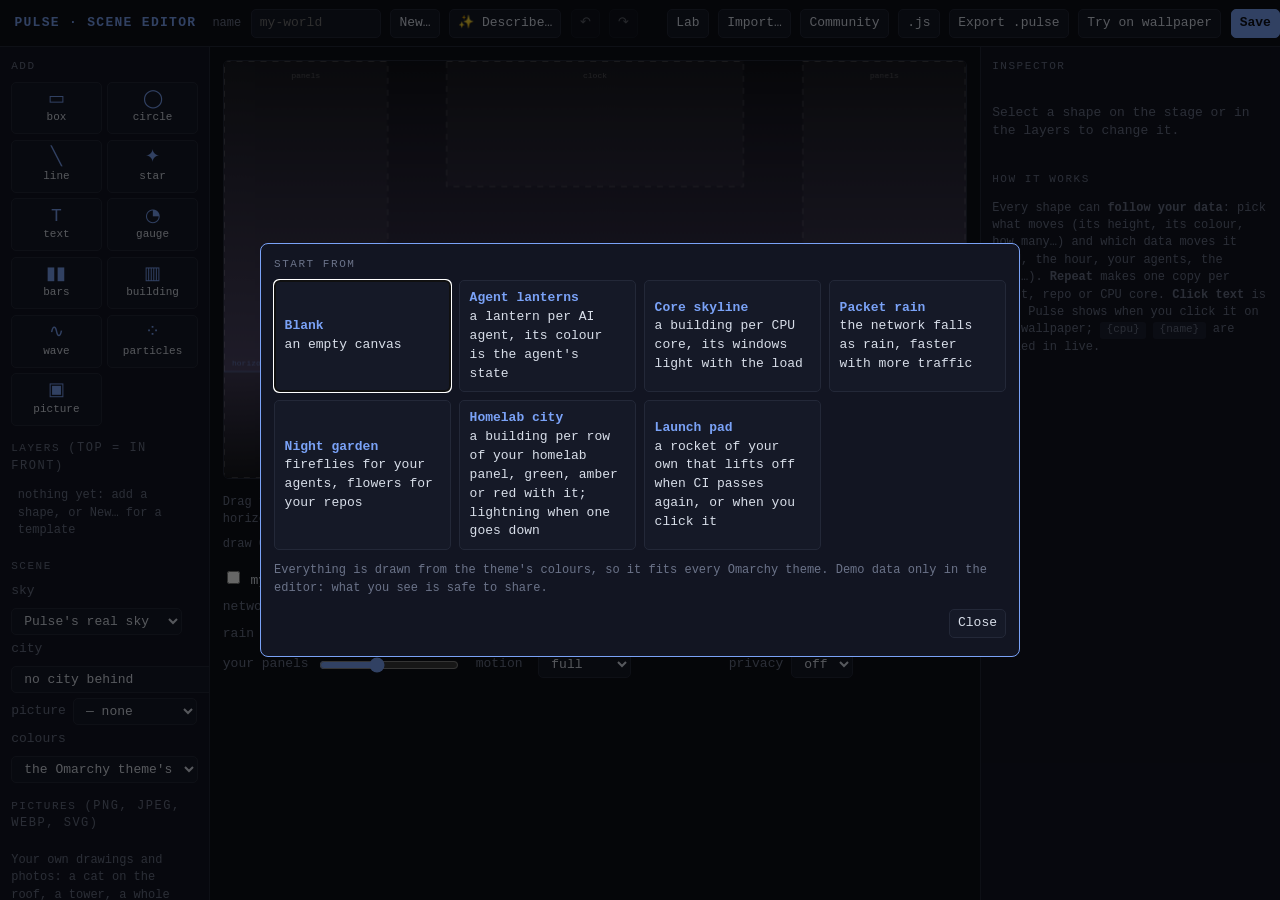
==== commit 61f67706: "Pulse 1.8: a city that looks like one, your datacenter in it, describe your world, two new scenes - " ====
--- a/extras/pulse/web/editor.html
+++ b/extras/pulse/web/editor.html
@@ -112,6 +112,7 @@
   <b>PULSE · SCENE EDITOR</b>
   <label class="hint" for="name">name</label><input id="name" size="14" spellcheck="false" placeholder="my-world">
   <button id="new">New…</button>
+  <button id="describe" title="say what you want to see: your AI agent draws it, you finish it here">✨ Describe…</button>
   <button id="undo" title="Ctrl+Z">↶</button><button id="redo" title="Ctrl+Y">↷</button>
   <span class="grow"></span>
   <span id="status"></span>
@@ -178,6 +179,17 @@
   <p class="hint">Everything is drawn from the theme's colours, so it fits every Omarchy theme. Demo data only in the editor: what you see is safe to share.</p>
   <div class="row" style="justify-content:flex-end"><button id="dlgClose">Close</button></div>
 </dialog>
+<dialog id="descDlg" style="width:min(760px,94vw)">
+  <h3>describe your world</h3>
+  <p class="hint">Say what you want to see and what it should show of your data. An AI agent writes the scene (it is data that Pulse checks, never code), and it lands on the stage for you to finish.</p>
+  <textarea id="descText" rows="4" style="width:100%" maxlength="1200" placeholder="a harbour at night: every Docker container is a ship, red when it is down; a lighthouse that turns faster with the CPU; fireworks when CI passes"></textarea>
+  <div class="row"><button id="descGo" class="primary">Make it with my agent</button><span class="hint" id="descAgent"></span></div>
+  <h3>or with any AI</h3>
+  <div class="row"><button id="descCopy">1 · Copy the request</button><span class="hint">paste it into Claude, ChatGPT, Gemini, a local model…</span></div>
+  <textarea id="descReply" rows="4" style="width:100%" placeholder="2 · paste its reply here"></textarea>
+  <ul class="checks" id="descNotes"></ul>
+  <div class="row" style="justify-content:flex-end"><button id="descClose">Close</button><button id="descUse">3 · Use the reply</button></div>
+</dialog>
 <dialog id="expDlg">
   <h3>export a .pulse file</h3>
   <p class="hint">One file with the scene, its pictures and its actions, who made it and how others may use it. Anyone can open it in their editor; to put it in the Community gallery, open a pull request (docs/PACKAGES.md).</p>
@@ -531,6 +543,13 @@
     var b = bounds(s), pad = 4;
     o.save(); o.strokeStyle = "#7aa2f7"; o.lineWidth = 1.5; o.setLineDash([5, 4]);
     o.strokeRect(b.x - pad, b.y - pad, b.w + pad * 2, b.h + pad * 2); o.setLineDash([]);
+    // 1.8: where it is drawn right now (its data, its copies, its animation move it): a thin outline around each one
+    var moved = false; (mem.hits || []).forEach(function (h) {
+      if (h[5] !== s.id) return;
+      if (Math.abs(h[0] - h[2] - b.x) + Math.abs(h[1] - h[3] - b.y) + Math.abs(h[2] * 2 - b.w) + Math.abs(h[3] * 2 - b.h) < 8) return;
+      moved = true; o.save(); o.strokeStyle = "rgba(158,206,106,.85)"; o.lineWidth = 1; o.setLineDash([2, 3]); o.strokeRect(h[0] - h[2] - 2, h[1] - h[3] - 2, h[2] * 2 + 4, h[3] * 2 + 4); o.restore();
+    });
+    if (moved) { o.fillStyle = "rgba(158,206,106,.9)"; o.font = "11px ui-monospace, monospace"; o.fillText("green: where your data puts it now", b.x - pad, b.y + b.h + pad + 28); }
     handles(b).forEach(function (h) { o.fillStyle = "#0d0f17"; o.fillRect(h[0] - 5, h[1] - 5, 10, 10); o.strokeRect(h[0] - 5, h[1] - 5, 10, 10); });
     if ((s.repeat || {}).by && s.repeat.by !== "none") { o.fillStyle = "#7aa2f7"; o.font = "12px ui-monospace, monospace"; o.fillText("× one per " + ({ agents: "agent", repos: "repo", cores: "core", planes: "plane", panel: "row of " + (s.repeat.panel || "a panel"), count: "copy" }[s.repeat.by]), b.x, b.y - 10); }
     o.restore();
@@ -984,6 +1003,40 @@
     if (im.length) { var dt = new DataTransfer(); im.forEach(function (f) { dt.items.add(f); }); picFor = ""; $("#picFile").files = dt.files; $("#picFile").onchange(); }
   });
 
+  // ---------------------------------------------------------------- 1.8: describe your world (an agent writes the design)
+  function descLoad(j, how) {
+    if (dirty && design.shapes.length && !confirm("Put it on the stage? What you have there and did not save is lost.")) return;
+    snapshot(); design = j.design; design.assets = design.assets || {}; design.actions = design.actions || []; meta = {}; sel = null;
+    $("#descDlg").close(); syncScene(); changed();
+    status("made " + how + ": " + design.shapes.length + " shapes, " + design.actions.length + " actions" + ((j.notes || []).length ? " · " + j.notes.length + " thing(s) Pulse could not use were left out" : "") + " · give it a name and Save");
+  }
+  function descErr(e) { $("#descNotes").innerHTML = checksHtml([["crit", e.message || String(e)]]); }
+  $("#describe").onclick = function () {
+    $("#descNotes").innerHTML = ""; $("#descDlg").showModal(); $("#descText").focus();
+    api("/api/scene-prompt", { method: "POST", body: "" }).then(function (j) {
+      $("#descGo").disabled = !j.agent;
+      $("#descAgent").textContent = j.agent ? "the one in [creator] agent of pulse.toml" : 'none yet: [creator] agent = "claude -p" in pulse.toml (any command that reads the request and prints the reply)';
+    }).catch(function () {});
+  };
+  $("#descClose").onclick = function () { $("#descDlg").close(); };
+  $("#descGo").onclick = function () {
+    var tx = $("#descText").value.trim(), b = this; if (!tx) { $("#descText").focus(); return; }
+    b.disabled = true; $("#descNotes").innerHTML = checksHtml([["info", "your agent is drawing… (up to 3 minutes)"]]);
+    api("/api/scene-describe", { method: "POST", body: tx }).then(function (j) { descLoad(j, "by your agent"); }).catch(descErr).then(function () { b.disabled = false; });
+  };
+  $("#descCopy").onclick = function () {
+    var tx = $("#descText").value.trim(); if (!tx) { $("#descText").focus(); return; }
+    api("/api/scene-prompt", { method: "POST", body: tx }).then(function (j) {
+      var done = function () { $("#descNotes").innerHTML = checksHtml([["ok", "the request is copied (" + Math.round(j.prompt.length / 1000) + "k characters): paste it into your AI, then its reply here"]]); };
+      if (navigator.clipboard && navigator.clipboard.writeText) navigator.clipboard.writeText(j.prompt).then(done, function () { $("#descReply").value = j.prompt; $("#descReply").select(); $("#descNotes").innerHTML = checksHtml([["warn", "copy it from the box below (Ctrl+C), then replace it with the reply"]]); });
+      else { $("#descReply").value = j.prompt; $("#descReply").select(); }
+    }).catch(descErr);
+  };
+  $("#descUse").onclick = function () {
+    var tx = $("#descReply").value.trim(); if (!tx) { $("#descReply").focus(); return; }
+    api("/api/scene-from-text", { method: "POST", body: tx }).then(function (j) { descLoad(j, "from the reply"); }).catch(descErr);
+  };
+
   // ---------------------------------------------------------------- the Community gallery
   var gal = null;
   $("#community").onclick = function () {
